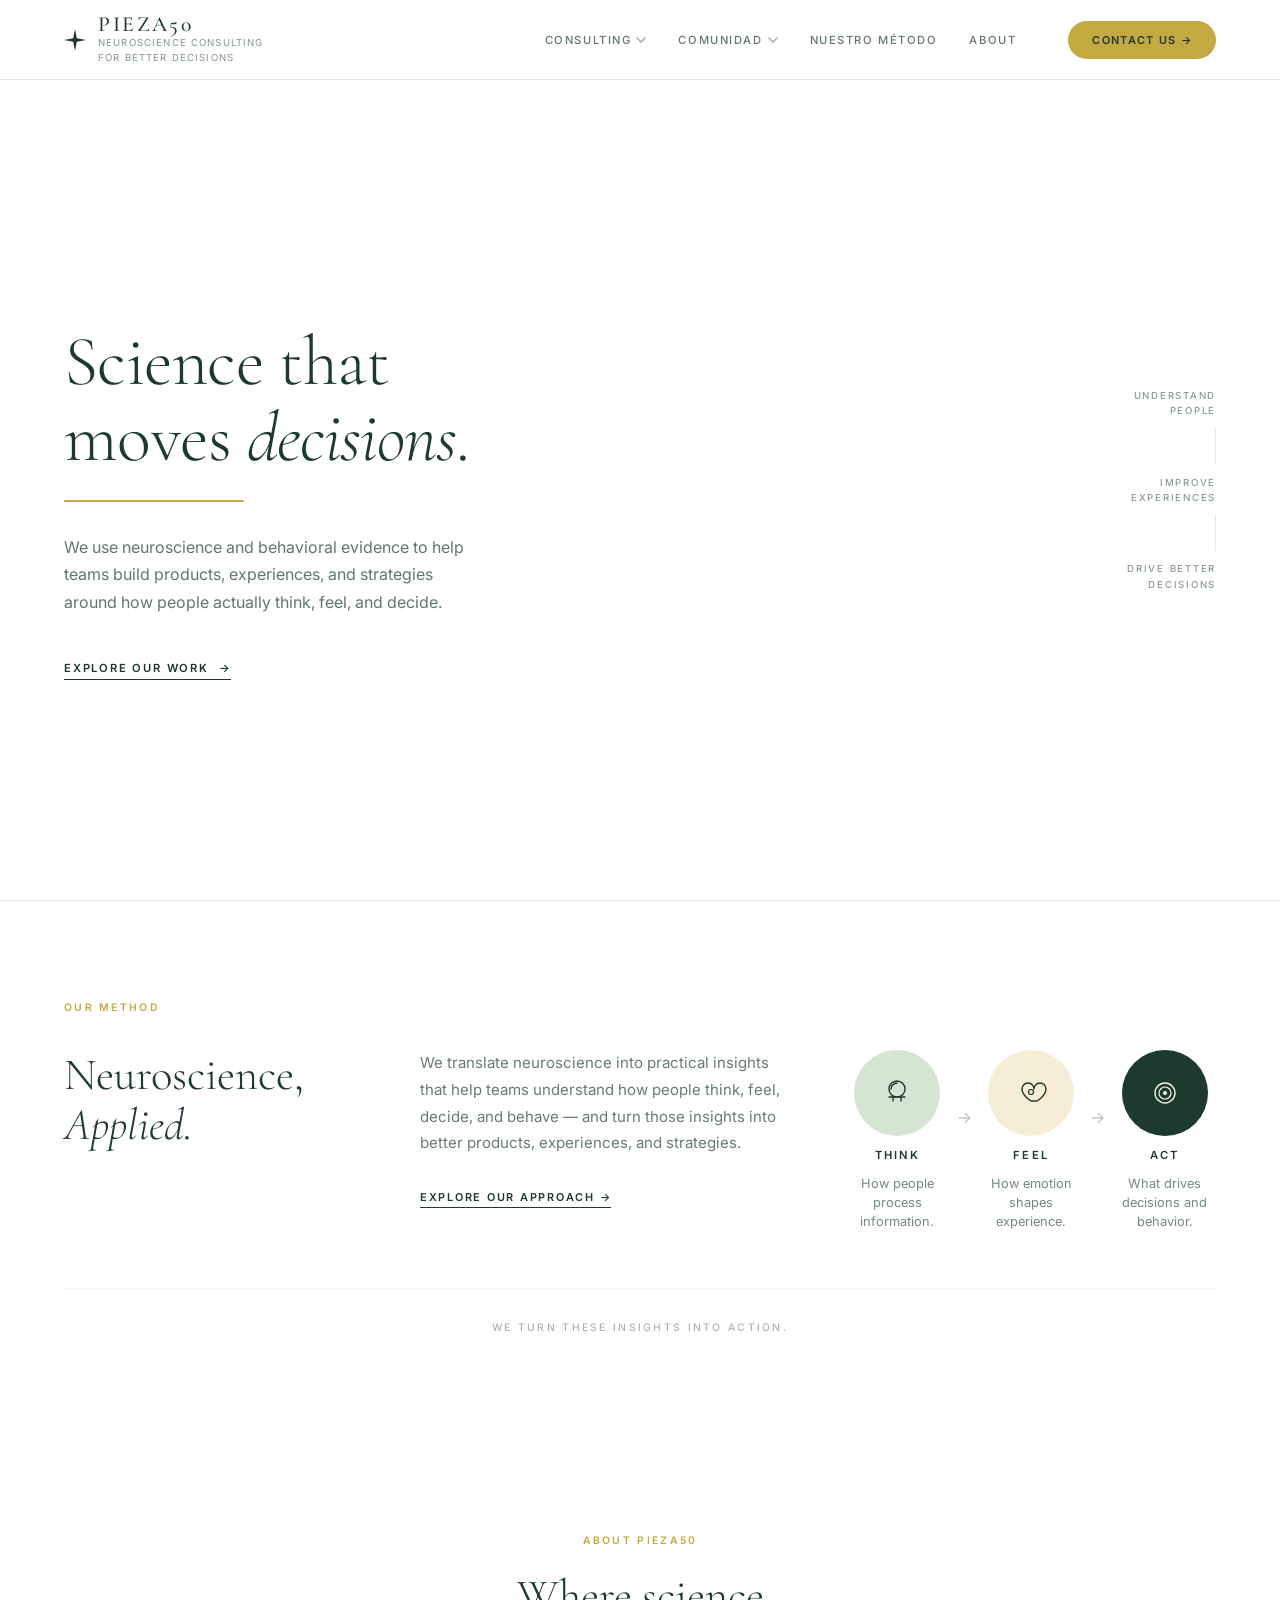
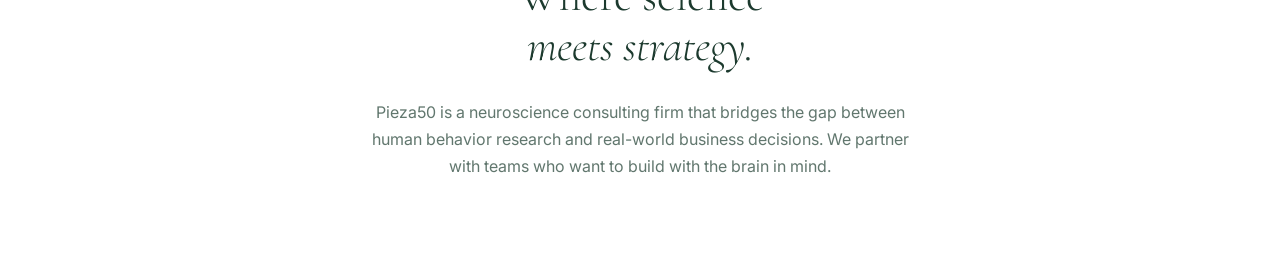
==== pieza50.html @ 65a68347 "Add self-contained single-file build (pieza50.html) Inlines all CSS and JS into one HTML file so the" ====
<!DOCTYPE html>
<html lang="es">
<head>
  <meta charset="UTF-8" />
  <meta name="viewport" content="width=device-width, initial-scale=1.0" />
  <title>Pieza50 | Neuroscience Consulting for Better Decisions</title>
  <meta name="description" content="We use neuroscience and behavioral evidence to help teams build products, experiences, and strategies around how people actually think, feel, and decide." />
  <link rel="preconnect" href="https://fonts.googleapis.com" />
  <link rel="preconnect" href="https://fonts.gstatic.com" crossorigin />
  <link href="https://fonts.googleapis.com/css2?family=Cormorant+Garamond:ital,wght@0,300;0,400;0,500;1,300;1,400;1,500&family=Inter:wght@300;400;500;600&display=swap" rel="stylesheet" />
  <style>
/* ============================================================
   PIEZA50 — Landing Page Styles
   ============================================================ */

/* ---------- Variables ---------- */
:root {
  --dark:     #1C3A2E;
  --dark2:    #2D4A3E;
  --gold:     #C4A840;
  --gold-lt:  #E8D89A;
  --sage:     #8FAF8C;
  --sage-lt:  #D4E6D2;
  --cream:    #F5F0E8;
  --white:    #FFFFFF;
  --muted:    rgba(28, 58, 46, 0.55);
  --border:   rgba(28, 58, 46, 0.12);

  --font-serif: 'Cormorant Garamond', Georgia, serif;
  --font-sans:  'Inter', system-ui, sans-serif;

  --nav-h: 80px;
  --max-w: 1380px;
  --px:    clamp(24px, 5vw, 64px);
}

/* ---------- Reset ---------- */
*, *::before, *::after { box-sizing: border-box; margin: 0; padding: 0; }
html { scroll-behavior: smooth; font-size: 16px; }
body {
  font-family: var(--font-sans);
  background: var(--white);
  color: var(--dark2);
  overflow-x: hidden;
  -webkit-font-smoothing: antialiased;
}
a { text-decoration: none; color: inherit; }
button { background: none; border: none; cursor: pointer; font: inherit; color: inherit; }
ul { list-style: none; }
img, svg { display: block; }

/* ============================================================
   NAVIGATION
   ============================================================ */
.nav {
  position: fixed;
  top: 0; left: 0; right: 0;
  z-index: 100;
  height: var(--nav-h);
  background: var(--white);
  border-bottom: 1px solid var(--border);
  transition: box-shadow 0.3s ease;
}
.nav.scrolled { box-shadow: 0 2px 24px rgba(28,58,46,0.07); }

.nav-inner {
  max-width: var(--max-w);
  margin: 0 auto;
  padding: 0 var(--px);
  height: 100%;
  display: flex;
  align-items: center;
  gap: 40px;
}

/* Logo */
.nav-logo {
  display: flex;
  align-items: center;
  gap: 12px;
  flex-shrink: 0;
}
.nav-sparkle { flex-shrink: 0; }
.nav-brand-text { display: flex; flex-direction: column; gap: 1px; }
.nav-brand-name {
  font-family: var(--font-serif);
  font-size: 1.35rem;
  font-weight: 500;
  letter-spacing: 0.12em;
  color: var(--dark);
  line-height: 1;
}
.nav-brand-sub {
  font-size: 0.6rem;
  letter-spacing: 0.12em;
  text-transform: uppercase;
  color: var(--muted);
  line-height: 1.5;
}

/* Nav items */
.nav-items {
  display: flex;
  align-items: center;
  gap: 8px;
  margin-left: auto;
}

.nav-item { position: relative; }

.nav-link {
  display: flex;
  align-items: center;
  gap: 5px;
  padding: 8px 12px;
  font-size: 0.7rem;
  font-weight: 500;
  letter-spacing: 0.14em;
  text-transform: uppercase;
  color: var(--dark2);
  opacity: 0.75;
  transition: opacity 0.2s ease, color 0.2s ease;
  white-space: nowrap;
}
.nav-link:hover { opacity: 1; }

.chevron {
  transition: transform 0.2s ease;
  flex-shrink: 0;
  opacity: 0.6;
}
.has-dropdown:hover .chevron,
.has-dropdown.open .chevron { transform: rotate(180deg); opacity: 1; }

/* Dropdown */
.dropdown {
  position: absolute;
  top: calc(100% + 8px);
  left: 0;
  background: var(--white);
  border: 1px solid var(--border);
  border-radius: 6px;
  box-shadow: 0 8px 32px rgba(28,58,46,0.10);
  min-width: 210px;
  padding: 8px 0;
  opacity: 0;
  pointer-events: none;
  transform: translateY(-6px);
  transition: opacity 0.2s ease, transform 0.2s ease;
  z-index: 200;
}
.has-dropdown:hover .dropdown,
.has-dropdown.open .dropdown {
  opacity: 1;
  pointer-events: all;
  transform: translateY(0);
}

.dropdown-item {
  display: block;
  padding: 10px 20px;
  font-size: 0.72rem;
  letter-spacing: 0.06em;
  color: var(--dark2);
  opacity: 0.7;
  transition: opacity 0.15s, background 0.15s;
}
.dropdown-item:hover { opacity: 1; background: rgba(28,58,46,0.04); }

/* CTA button */
.nav-cta {
  flex-shrink: 0;
  background: var(--gold);
  color: var(--dark);
  padding: 12px 24px;
  border-radius: 100px;
  font-size: 0.68rem;
  font-weight: 600;
  letter-spacing: 0.12em;
  text-transform: uppercase;
  transition: background 0.2s ease, transform 0.2s ease;
  white-space: nowrap;
}
.nav-cta:hover { background: #D4B850; transform: translateY(-1px); }

/* Mobile burger (hidden on desktop) */
.nav-burger {
  display: none;
  flex-direction: column;
  gap: 5px;
  padding: 6px;
  margin-left: auto;
}
.nav-burger span {
  display: block;
  width: 22px;
  height: 2px;
  background: var(--dark);
  border-radius: 2px;
  transition: transform 0.3s ease, opacity 0.3s ease;
}

/* ============================================================
   HERO SECTION
   ============================================================ */
.hero {
  min-height: 100vh;
  padding-top: var(--nav-h);
  display: grid;
  grid-template-columns: 1fr 1fr 140px;
  gap: 0;
  max-width: var(--max-w);
  margin: 0 auto;
  padding-left: var(--px);
  padding-right: var(--px);
  align-items: center;
  position: relative;
}

/* Hero text (left column) */
.hero-text {
  padding-right: 40px;
  padding-top: 24px;
}

.hero-title {
  font-family: var(--font-serif);
  font-size: clamp(2.8rem, 5.5vw, 4.5rem);
  font-weight: 300;
  line-height: 1.08;
  color: var(--dark);
  letter-spacing: -0.01em;
  margin-bottom: 24px;
}

/* Word cycling */
.word-wrap {
  position: relative;
  display: inline-block;
}
.cycling-word {
  font-style: italic;
  display: inline-block;
  transition: opacity 0.35s ease, transform 0.35s ease;
}
.cycling-word.exit {
  opacity: 0;
  transform: translateY(-14px);
}
.cycling-word.enter {
  opacity: 0;
  transform: translateY(14px);
}
.title-period { font-family: var(--font-serif); font-weight: 300; }

/* Gold underline below title */
.title-underline {
  width: 180px;
  height: 2px;
  background: var(--gold);
  margin-bottom: 32px;
  border-radius: 1px;
}

.hero-body {
  font-size: 1rem;
  line-height: 1.7;
  color: var(--dark2);
  opacity: 0.75;
  max-width: 400px;
  margin-bottom: 40px;
}

.hero-cta-link {
  display: inline-flex;
  align-items: center;
  gap: 10px;
  font-size: 0.7rem;
  font-weight: 600;
  letter-spacing: 0.16em;
  text-transform: uppercase;
  color: var(--dark);
  border-bottom: 1.5px solid var(--dark);
  padding-bottom: 4px;
  transition: color 0.2s, border-color 0.2s;
}
.hero-cta-link:hover { color: var(--gold); border-color: var(--gold); }

/* Brain canvas container (center column) */
.brain-container {
  width: 100%;
  height: min(620px, 80vh);
  position: relative;
}
#brain-canvas {
  width: 100% !important;
  height: 100% !important;
  display: block;
}

/* Hero sidebar (right column) */
.hero-sidebar {
  display: flex;
  flex-direction: column;
  align-items: flex-end;
  gap: 0;
  padding-left: 16px;
  text-align: right;
}
.sidebar-item {
  font-size: 0.6rem;
  font-weight: 500;
  letter-spacing: 0.18em;
  text-transform: uppercase;
  color: var(--dark2);
  opacity: 0.55;
  line-height: 1.6;
  padding: 10px 0;
}
.sidebar-divider {
  width: 1px;
  height: 36px;
  background: var(--border);
  margin-left: auto;
}

/* ============================================================
   OUR METHOD
   ============================================================ */
.method {
  background: var(--white);
  border-top: 1px solid var(--border);
  padding: 100px var(--px);
}
.method-inner { max-width: var(--max-w); margin: 0 auto; }

.method-label {
  font-size: 0.65rem;
  font-weight: 600;
  letter-spacing: 0.22em;
  text-transform: uppercase;
  color: var(--gold);
  margin-bottom: 36px;
}

/* 3-column layout matching the reference */
.method-three-col {
  display: grid;
  grid-template-columns: 300px 1fr 1fr;
  gap: 56px;
  align-items: start;
  margin-bottom: 56px;
}

.method-title {
  font-family: var(--font-serif);
  font-size: clamp(2.2rem, 3.5vw, 3.2rem);
  font-weight: 300;
  line-height: 1.12;
  color: var(--dark);
}
.method-title em { font-style: italic; font-weight: 300; }

.method-col-desc p {
  font-size: 0.94rem;
  line-height: 1.78;
  color: var(--dark2);
  opacity: 0.72;
  margin-bottom: 28px;
}

.explore-link {
  font-size: 0.68rem;
  font-weight: 600;
  letter-spacing: 0.16em;
  text-transform: uppercase;
  color: var(--dark);
  border-bottom: 1.5px solid var(--dark);
  padding-bottom: 3px;
  transition: color 0.2s, border-color 0.2s;
}
.explore-link:hover { color: var(--gold); border-color: var(--gold); }

/* Steps row inside col 3 */
.method-steps-row {
  display: flex;
  align-items: flex-start;
  gap: 8px;
  flex-wrap: nowrap;
}

.method-step {
  display: flex;
  flex-direction: column;
  align-items: center;
  gap: 12px;
  text-align: center;
  flex: 1;
  min-width: 80px;
}

.step-circle {
  width: 86px;
  height: 86px;
  border-radius: 50%;
  display: flex;
  align-items: center;
  justify-content: center;
  flex-shrink: 0;
}
.step-sage   { background: var(--sage-lt); }
.step-yellow { background: #F5EDD5; }
.step-dark   { background: var(--dark); }

.step-label {
  font-size: 0.7rem;
  font-weight: 600;
  letter-spacing: 0.18em;
  text-transform: uppercase;
  color: var(--dark);
}
.step-desc {
  font-size: 0.8rem;
  line-height: 1.5;
  color: var(--dark2);
  opacity: 0.65;
}

.step-arrow {
  font-size: 1rem;
  color: var(--dark2);
  opacity: 0.35;
  flex-shrink: 0;
  align-self: center;
  padding-bottom: 48px;
}

.method-footer-text {
  text-align: center;
  font-size: 0.65rem;
  font-weight: 500;
  letter-spacing: 0.22em;
  text-transform: uppercase;
  color: var(--dark2);
  opacity: 0.4;
  border-top: 1px solid var(--border);
  padding-top: 32px;
}

/* ============================================================
   ABOUT STUB
   ============================================================ */
.about-stub {
  background: var(--white);
  padding: 100px var(--px);
  text-align: center;
}
.about-stub-inner { max-width: 700px; margin: 0 auto; }
.about-stub .method-label { margin-bottom: 24px; }
.about-stub .method-title { white-space: normal; margin-bottom: 28px; }

/* ============================================================
   RESPONSIVE
   ============================================================ */
@media (max-width: 1100px) {
  .hero { grid-template-columns: 1fr 1fr; }
  .hero-sidebar { display: none; }
  .brain-container { height: min(520px, 70vw); }
}

@media (max-width: 768px) {
  :root { --px: 20px; }

  /* Nav mobile */
  .nav-items { display: none; flex-direction: column; align-items: stretch; }
  .nav-items.open { display: flex; position: absolute; top: var(--nav-h); left: 0; right: 0; background: var(--white); border-bottom: 1px solid var(--border); padding: 12px 0; z-index: 200; }
  .nav-cta { display: none; }
  .nav-burger { display: flex; }
  .nav-inner { gap: 0; }

  /* Hero mobile: stack vertically */
  .hero {
    grid-template-columns: 1fr;
    grid-template-rows: auto auto;
    min-height: auto;
    padding-top: calc(var(--nav-h) + 40px);
    padding-bottom: 40px;
    gap: 32px;
  }
  .hero-text { padding-right: 0; }
  .hero-title { font-size: 2.4rem; }
  .brain-container { height: 60vw; min-height: 280px; }

  /* Method */
  .method-three-col { grid-template-columns: 1fr; gap: 32px; }
  .method-steps-row { flex-wrap: wrap; justify-content: center; }
  .step-arrow { transform: rotate(90deg); padding-bottom: 0; padding-right: 48px; }
}

</style>

</head>
<body>

  <!-- ====== NAVIGATION ====== -->
  <nav class="nav" id="nav">
    <div class="nav-inner">

      <!-- Logo -->
      <a href="/" class="nav-logo">
        <svg class="nav-sparkle" width="22" height="22" viewBox="0 0 22 22" fill="none" aria-hidden="true">
          <path d="M11 0L12.8 9.2L22 11L12.8 12.8L11 22L9.2 12.8L0 11L9.2 9.2L11 0Z" fill="#1C3A2E"/>
        </svg>
        <div class="nav-brand-text">
          <span class="nav-brand-name">PIEZA50</span>
          <span class="nav-brand-sub">Neuroscience Consulting<br>For Better Decisions</span>
        </div>
      </a>

      <!-- Nav Items -->
      <ul class="nav-items" id="nav-items">

        <li class="nav-item has-dropdown" id="dd-consulting">
          <button class="nav-link" aria-expanded="false">
            Consulting
            <svg class="chevron" width="10" height="6" viewBox="0 0 10 6"><path d="M1 1L5 5L9 1" stroke="currentColor" stroke-width="1.5" stroke-linecap="round" fill="none"/></svg>
          </button>
          <div class="dropdown" role="menu">
            <a href="#" class="dropdown-item" role="menuitem">Product Design</a>
            <a href="#" class="dropdown-item" role="menuitem">Estrategia e Innovación</a>
            <a href="#" class="dropdown-item" role="menuitem">Marketing &amp; Growth</a>
            <a href="#" class="dropdown-item" role="menuitem">Compromiso Laboral</a>
          </div>
        </li>

        <li class="nav-item has-dropdown" id="dd-comunidad">
          <button class="nav-link" aria-expanded="false">
            Comunidad
            <svg class="chevron" width="10" height="6" viewBox="0 0 10 6"><path d="M1 1L5 5L9 1" stroke="currentColor" stroke-width="1.5" stroke-linecap="round" fill="none"/></svg>
          </button>
          <div class="dropdown" role="menu">
            <a href="#" class="dropdown-item" role="menuitem">Recursos</a>
            <a href="#" class="dropdown-item" role="menuitem">Únete</a>
            <a href="#" class="dropdown-item" role="menuitem">Newsletter</a>
          </div>
        </li>

        <li class="nav-item">
          <a href="#method" class="nav-link">Nuestro Método</a>
        </li>

        <li class="nav-item">
          <a href="#about" class="nav-link">About</a>
        </li>

      </ul>

      <!-- CTA -->
      <a href="#contact" class="nav-cta">
        CONTACT US <span aria-hidden="true">→</span>
      </a>

      <!-- Mobile Burger -->
      <button class="nav-burger" id="nav-burger" aria-label="Toggle menu">
        <span></span><span></span><span></span>
      </button>

    </div>
  </nav>


  <!-- ====== HERO ====== -->
  <section class="hero" id="hero">

    <!-- Left: text -->
    <div class="hero-text">
      <h1 class="hero-title">
        Science that<br>
        moves
        <span class="word-wrap">
          <span class="cycling-word" id="cyclingWord">people</span>
        </span><span class="title-period">.</span>
      </h1>
      <div class="title-underline" aria-hidden="true"></div>
      <p class="hero-body">
        We use neuroscience and behavioral evidence to help teams build products,
        experiences, and strategies around how people actually think, feel, and decide.
      </p>
      <a href="#work" class="hero-cta-link">
        EXPLORE OUR WORK <span aria-hidden="true">→</span>
      </a>
    </div>

    <!-- Center: 3‑D Brain -->
    <div class="brain-container" id="brainContainer">
      <canvas id="brain-canvas"></canvas>
    </div>

    <!-- Right: sidebar labels -->
    <aside class="hero-sidebar" aria-label="Key outcomes">
      <div class="sidebar-item">UNDERSTAND<br>PEOPLE</div>
      <div class="sidebar-divider" aria-hidden="true"></div>
      <div class="sidebar-item">IMPROVE<br>EXPERIENCES</div>
      <div class="sidebar-divider" aria-hidden="true"></div>
      <div class="sidebar-item">DRIVE BETTER<br>DECISIONS</div>
    </aside>

  </section>


  <!-- ====== OUR METHOD ====== -->
  <section class="method" id="method">
    <div class="method-inner">

      <p class="method-label">OUR METHOD</p>

      <div class="method-three-col">

        <!-- Col 1: Title -->
        <div class="method-col-title">
          <h2 class="method-title">Neuroscience,<br><em>Applied.</em></h2>
        </div>

        <!-- Col 2: Description -->
        <div class="method-col-desc">
          <p>We translate neuroscience into practical insights that help teams understand how people think, feel, decide, and behave — and turn those insights into better products, experiences, and strategies.</p>
          <a href="#" class="explore-link">EXPLORE OUR APPROACH <span aria-hidden="true">→</span></a>
        </div>

        <!-- Col 3: Steps -->
        <div class="method-col-steps">
          <div class="method-steps-row">

            <div class="method-step">
              <div class="step-circle step-sage">
                <svg width="36" height="36" viewBox="0 0 36 36" fill="none" aria-hidden="true">
                  <circle cx="18" cy="14" r="8" stroke="#1C3A2E" stroke-width="1.4"/>
                  <path d="M12 14c0-3.3 2.7-6 6-6" stroke="#1C3A2E" stroke-width="1.4" stroke-linecap="round"/>
                  <path d="M14 22v4M22 22v4" stroke="#1C3A2E" stroke-width="1.4" stroke-linecap="round"/>
                  <path d="M10 22h16" stroke="#1C3A2E" stroke-width="1.4" stroke-linecap="round"/>
                </svg>
              </div>
              <span class="step-label">THINK</span>
              <span class="step-desc">How people process information.</span>
            </div>

            <div class="step-arrow" aria-hidden="true">→</div>

            <div class="method-step">
              <div class="step-circle step-yellow">
                <svg width="36" height="36" viewBox="0 0 36 36" fill="none" aria-hidden="true">
                  <path d="M18 26s-9-5.5-9-12a6 6 0 0112 0 6 6 0 0112 0c0 6.5-9 12-9 12z" stroke="#1C3A2E" stroke-width="1.4" stroke-linejoin="round"/>
                  <circle cx="18" cy="17" r="2.5" stroke="#1C3A2E" stroke-width="1.2"/>
                </svg>
              </div>
              <span class="step-label">FEEL</span>
              <span class="step-desc">How emotion shapes experience.</span>
            </div>

            <div class="step-arrow" aria-hidden="true">→</div>

            <div class="method-step">
              <div class="step-circle step-dark">
                <svg width="36" height="36" viewBox="0 0 36 36" fill="none" aria-hidden="true">
                  <circle cx="18" cy="18" r="10" stroke="#F5F0E8" stroke-width="1.4"/>
                  <circle cx="18" cy="18" r="6"  stroke="#F5F0E8" stroke-width="1.2"/>
                  <circle cx="18" cy="18" r="2"  fill="#F5F0E8"/>
                </svg>
              </div>
              <span class="step-label">ACT</span>
              <span class="step-desc">What drives decisions and behavior.</span>
            </div>

          </div>
        </div>

      </div>

      <p class="method-footer-text">WE TURN THESE INSIGHTS INTO ACTION.</p>

    </div>
  </section>


  <!-- ====== ABOUT (stub) ====== -->
  <section class="about-stub" id="about">
    <div class="about-stub-inner">
      <p class="method-label">ABOUT PIEZA50</p>
      <h2 class="method-title">Where science<br><em>meets strategy.</em></h2>
      <p class="hero-body" style="max-width:540px;margin:0 auto;">
        Pieza50 is a neuroscience consulting firm that bridges the gap between
        human behavior research and real-world business decisions. We partner with
        teams who want to build with the brain in mind.
      </p>
    </div>
  </section>


  <!-- Scripts -->
<script>
/**
 * Pieza50 — main.js
 * Handles: nav scrolled state, dropdown menus, mobile burger, word cycler
 */

(function () {
  'use strict';

  // ── Nav: add shadow on scroll ─────────────────────────────────────────
  const nav = document.getElementById('nav');
  window.addEventListener('scroll', function () {
    nav.classList.toggle('scrolled', window.scrollY > 20);
  }, { passive: true });

  // ── Dropdown menus (hover + keyboard) ─────────────────────────────────
  document.querySelectorAll('.has-dropdown').forEach(function (item) {
    const btn = item.querySelector('.nav-link');

    // Toggle on click (for keyboard / touch users)
    btn && btn.addEventListener('click', function (e) {
      e.stopPropagation();
      const isOpen = item.classList.toggle('open');
      btn.setAttribute('aria-expanded', isOpen ? 'true' : 'false');
      // Close siblings
      document.querySelectorAll('.has-dropdown.open').forEach(function (other) {
        if (other !== item) {
          other.classList.remove('open');
          const ob = other.querySelector('.nav-link');
          ob && ob.setAttribute('aria-expanded', 'false');
        }
      });
    });
  });

  // Close dropdowns when clicking outside
  document.addEventListener('click', function () {
    document.querySelectorAll('.has-dropdown.open').forEach(function (item) {
      item.classList.remove('open');
      const btn = item.querySelector('.nav-link');
      btn && btn.setAttribute('aria-expanded', 'false');
    });
  });

  // ── Mobile burger ──────────────────────────────────────────────────────
  const burger   = document.getElementById('nav-burger');
  const navItems = document.getElementById('nav-items');

  burger && burger.addEventListener('click', function () {
    const isOpen = navItems.classList.toggle('open');
    burger.setAttribute('aria-expanded', isOpen ? 'true' : 'false');
    // Animate burger spans
    const spans = burger.querySelectorAll('span');
    if (isOpen) {
      spans[0].style.transform = 'translateY(7px) rotate(45deg)';
      spans[1].style.opacity   = '0';
      spans[2].style.transform = 'translateY(-7px) rotate(-45deg)';
    } else {
      spans[0].style.transform = '';
      spans[1].style.opacity   = '';
      spans[2].style.transform = '';
    }
  });

  // ── Word cycler ────────────────────────────────────────────────────────
  const cyclingEl = document.getElementById('cyclingWord');
  if (cyclingEl) {
    const words    = ['people', 'decisions', 'business', 'products'];
    let   index    = 0;
    const INTERVAL = 2600;   // ms between transitions
    const FADE_MS  = 380;    // ms for each fade leg

    function nextWord() {
      // Exit animation
      cyclingEl.classList.add('exit');

      setTimeout(function () {
        index = (index + 1) % words.length;
        cyclingEl.textContent = words[index];
        cyclingEl.classList.remove('exit');
        cyclingEl.classList.add('enter');

        // Force reflow so the enter class triggers
        void cyclingEl.offsetWidth;
        cyclingEl.classList.remove('enter');
      }, FADE_MS);
    }

    setInterval(nextWord, INTERVAL);
  }

})();

</script>
<script>
/**
 * Pieza50 — brain.js
 * Pure Canvas 2D custom 3-D brain renderer (zero dependencies).
 * Scroll drives Y rotation; idle adds a gentle drift.
 */
(function () {
  'use strict';

  const canvas    = document.getElementById('brain-canvas');
  const container = document.getElementById('brainContainer');
  if (!canvas || !container) return;

  const ctx = canvas.getContext('2d');

  // ── Config ────────────────────────────────────────────────────────────
  const LAT         = 22;   // latitude strips
  const LON         = 36;   // longitude strips
  const NODE_TARGET = 130;  // neural nodes
  const MAX_CONN    = 115;  // neural connections
  const CONN_DIST   = 0.56; // max distance (normalised) for connections
  const FOV         = 4.8;  // perspective field of view

  // ── Colours ───────────────────────────────────────────────────────────
  const C_WIRE   = 'rgba(45,74,62,';     // dark green (closed with opacity)
  const C_GOLD   = '#C4A840';
  const C_GREEN  = '#2D4A3E';
  const C_SAGE   = '#8FAF8C';
  const C_YELLOW = '#D4A843';

  // ── Brain surface radius (multi-octave folds + hemisphere groove) ─────
  function brainR(phi, theta) {
    const xn = Math.sin(phi) * Math.cos(theta);
    const yn = Math.cos(phi);
    const zn = Math.sin(phi) * Math.sin(theta);
    const f1 = Math.sin(xn * 2.6  + yn * 1.5) * Math.cos(zn * 1.9) * 0.17;
    const f2 = Math.cos(yn * 4.1  + zn * 2.3) * Math.sin(xn * 2.6) * 0.12;
    const f3 = Math.sin(zn * 5.6  + xn * 3.3) * Math.cos(yn * 3.1) * 0.08;
    const f4 = Math.cos(xn * 7.6  + yn * 4.9) * Math.sin(zn * 6.6) * 0.05;
    const f5 = Math.sin(yn * 9.6  + zn * 7.3) * 0.026;
    const groove = Math.exp(-Math.pow(Math.cos(theta), 2) * 8) * 0.20;
    return 1 + f1 + f2 + f3 + f4 + f5 - groove;
  }

  // ── Geometry: sphere grid → vertices + edges ──────────────────────────
  function buildGeometry() {
    const verts = [];  // {ox,oy,oz, px,py,depth}
    const edges = [];  // [i,j] pairs
    const grid  = [];  // 2-D index table [lat][lon]

    for (let la = 0; la <= LAT; la++) {
      const phi = (la / LAT) * Math.PI;
      const row = [];

      for (let lo = 0; lo < LON; lo++) {
        const theta = (lo / LON) * Math.PI * 2;
        const r     = brainR(phi, theta);
        const idx   = verts.length;
        verts.push({
          ox: r * Math.sin(phi) * Math.cos(theta) * 1.22,
          oy: r * Math.cos(phi) * 0.88,
          oz: r * Math.sin(phi) * Math.sin(theta),
          px: 0, py: 0, depth: 0,
        });
        row.push(idx);
        if (lo > 0) edges.push([idx - 1, idx]);
      }
      // Close latitude ring
      if (row.length >= 2) edges.push([row[row.length - 1], row[0]]);

      grid.push(row);

      // Longitude (vertical) edges
      if (la > 0) {
        const prev = grid[la - 1];
        for (let j = 0; j < LON; j++) edges.push([prev[j], row[j]]);
      }
    }
    return { verts, edges };
  }

  // ── Sample neural nodes from brain surface ────────────────────────────
  function buildNodes(verts) {
    const step  = Math.max(1, Math.floor(verts.length / (NODE_TARGET * 1.4)));
    const nodes = [];
    let   idx   = 0;
    for (let i = 0; i < verts.length && nodes.length < NODE_TARGET; i += step) {
      const v = verts[i];
      // Skip vertices very near the poles (they cluster connections badly)
      const xzDist = Math.sqrt(v.ox * v.ox + v.oz * v.oz);
      if (xzDist < 0.55) continue;
      nodes.push({ ox: v.ox, oy: v.oy, oz: v.oz, px: 0, py: 0, depth: 0, isGold: (idx % 3 === 0) });
      idx++;
    }
    return nodes;
  }

  // ── Find neural connections (nearby node pairs, max 4 per node) ──────
  function buildConns(nodes) {
    const conns    = [];
    const perNode  = new Int32Array(nodes.length); // connection count per node
    const MAX_NODE = 4;
    outer:
    for (let i = 0; i < nodes.length; i++) {
      if (perNode[i] >= MAX_NODE) continue;
      for (let j = i + 1; j < nodes.length; j++) {
        if (conns.length >= MAX_CONN) break outer;
        if (perNode[j] >= MAX_NODE) continue;
        const dx = nodes[i].ox - nodes[j].ox;
        const dy = nodes[i].oy - nodes[j].oy;
        const dz = nodes[i].oz - nodes[j].oz;
        if (Math.sqrt(dx*dx + dy*dy + dz*dz) < CONN_DIST) {
          conns.push([i, j]);
          perNode[i]++;
          perNode[j]++;
        }
      }
    }
    return conns;
  }

  // ── Floating orbs ─────────────────────────────────────────────────────
  function buildOrbs() {
    return [
      { ox: 1.82, oy:  0.42, oz:  0.10, r: 0.14, color: C_SAGE,   px:0, py:0, depth:0 },
      { ox:-1.72, oy:  0.62, oz:  0.22, r: 0.18, color: C_SAGE,   px:0, py:0, depth:0 },
      { ox: 1.62, oy: -0.92, oz: -0.14, r: 0.09, color: C_YELLOW, px:0, py:0, depth:0 },
      { ox:-1.52, oy: -0.66, oz:  0.36, r: 0.12, color: C_SAGE,   px:0, py:0, depth:0 },
      { ox: 0.92, oy:  1.58, oz:  0.46, r: 0.07, color: C_SAGE,   px:0, py:0, depth:0 },
      { ox: 0.46, oy: -1.68, oz: -0.26, r: 0.06, color: C_YELLOW, px:0, py:0, depth:0 },
      { ox:-0.96, oy:  1.38, oz: -0.46, r: 0.05, color: C_SAGE,   px:0, py:0, depth:0 },
      { ox: 2.05, oy: -0.16, oz:  0.46, r: 0.06, color: C_YELLOW, px:0, py:0, depth:0 },
      { ox:-1.32, oy: -1.22, oz: -0.36, r: 0.08, color: C_SAGE,   px:0, py:0, depth:0 },
      { ox: 1.22, oy:  1.12, oz: -0.76, r: 0.05, color: C_SAGE,   px:0, py:0, depth:0 },
      { ox:-0.32, oy:  1.82, oz:  0.32, r: 0.04, color: C_YELLOW, px:0, py:0, depth:0 },
      { ox: 2.12, oy:  0.52, oz: -0.22, r: 0.08, color: C_SAGE,   px:0, py:0, depth:0 },
    ];
  }

  // ── Transform a point (rotate + project) ─────────────────────────────
  function xform(pt, sRX, cRX, sRY, cRY, sRZ, cRZ, cx, cy, scale) {
    let x = pt.ox, y = pt.oy, z = pt.oz;

    // Y-axis rotation
    let t = x * cRY + z * sRY;
    z = -x * sRY + z * cRY;
    x = t;

    // X-axis rotation
    t = y * cRX - z * sRX;
    z = y * sRX + z * cRX;
    y = t;

    // Z-axis rotation (gentle tilt)
    t = x * cRZ - y * sRZ;
    y = x * sRZ + y * cRZ;
    x = t;

    // Perspective projection (y-flip for screen space)
    const inv = FOV / (FOV + z + 0.001);
    pt.px    = cx + x * inv * scale;
    pt.py    = cy - y * inv * scale;
    pt.depth = z;
  }

  function transformAll(arr, sRX, cRX, sRY, cRY, sRZ, cRZ, cx, cy, scale) {
    for (let i = 0; i < arr.length; i++) {
      xform(arr[i], sRX, cRX, sRY, cRY, sRZ, cRZ, cx, cy, scale);
    }
  }

  // ── Render a frame ────────────────────────────────────────────────────
  // Orb render order (allocated once, reused each frame)
  let orbOrder;

  function render(W, H, verts, edges, nodes, conns, orbs) {
    ctx.clearRect(0, 0, W, H);

    // 1 ── Wireframe edges
    ctx.lineWidth = 0.55;
    for (let k = 0; k < edges.length; k++) {
      const a  = verts[edges[k][0]];
      const b  = verts[edges[k][1]];
      const dz = (a.depth + b.depth) * 0.5;
      const al = (0.11 + dz * 0.025).toFixed(3);
      ctx.strokeStyle = C_WIRE + Math.max(0.03, Math.min(0.20, +al)) + ')';
      ctx.beginPath();
      ctx.moveTo(a.px, a.py);
      ctx.lineTo(b.px, b.py);
      ctx.stroke();
    }

    // 2 ── Neural connections (gold)
    ctx.strokeStyle = 'rgba(196,168,64,0.28)';
    ctx.lineWidth   = 0.9;
    for (let k = 0; k < conns.length; k++) {
      const a = nodes[conns[k][0]];
      const b = nodes[conns[k][1]];
      ctx.beginPath();
      ctx.moveTo(a.px, a.py);
      ctx.lineTo(b.px, b.py);
      ctx.stroke();
    }

    // 3 ── Floating orbs (depth-sorted copy)
    for (let i = 0; i < orbs.length; i++) orbOrder[i] = i;
    orbOrder.sort((a, b) => orbs[a].depth - orbs[b].depth);
    const scale = Math.min(W, H) * 0.38;
    ctx.globalAlpha = 0.72;
    for (let k = 0; k < orbOrder.length; k++) {
      const orb = orbs[orbOrder[k]];
      const inv = FOV / (FOV + orb.depth + 0.001);
      const r   = Math.max(3, orb.r * scale * inv);
      ctx.fillStyle = orb.color;
      ctx.beginPath();
      ctx.arc(orb.px, orb.py, r, 0, Math.PI * 2);
      ctx.fill();
    }
    ctx.globalAlpha = 1;

    // 4 ── Neural nodes
    ctx.globalAlpha = 0.88;
    for (let i = 0; i < nodes.length; i++) {
      const nd  = nodes[i];
      const inv = FOV / (FOV + nd.depth + 2.5);
      const r   = Math.max(1.5, 3.8 * inv);
      ctx.fillStyle = nd.isGold ? C_GOLD : C_GREEN;
      ctx.beginPath();
      ctx.arc(nd.px, nd.py, r, 0, Math.PI * 2);
      ctx.fill();
    }
    ctx.globalAlpha = 1;
  }

  // ── Initialise & kick off the loop ────────────────────────────────────
  const { verts, edges } = buildGeometry();
  const nodes = buildNodes(verts);
  const conns = buildConns(nodes);
  const orbs  = buildOrbs();
  orbOrder    = orbs.map((_, i) => i);

  let W = 0, H = 0, dpr = 1;

  function resize() {
    dpr = Math.min(window.devicePixelRatio || 1, 2);
    W   = container.clientWidth;
    H   = container.clientHeight;
    canvas.width  = W * dpr;
    canvas.height = H * dpr;
    ctx.setTransform(dpr, 0, 0, dpr, 0, 0);
  }
  resize();
  const ro = new ResizeObserver(resize);
  ro.observe(container);

  let scrollProg = 0;
  window.addEventListener('scroll', function () {
    const maxS = Math.max(1, document.body.scrollHeight - window.innerHeight);
    scrollProg = window.scrollY / maxS;
  }, { passive: true });

  const t0 = performance.now();

  function frame(now) {
    requestAnimationFrame(frame);
    if (W === 0 || H === 0) return;

    const t  = (now - t0) * 0.001;
    // Start facing front-left (‑0.45 rad) with slight top-down tilt (+0.12)
    const ry = scrollProg * Math.PI * 4 + t * 0.09 - 0.45;
    const rx = Math.sin(t * 0.28) * 0.04 + 0.12;
    const rz = Math.cos(t * 0.18) * 0.018;

    const sRX = Math.sin(rx), cRX = Math.cos(rx);
    const sRY = Math.sin(ry), cRY = Math.cos(ry);
    const sRZ = Math.sin(rz), cRZ = Math.cos(rz);
    const cx    = W * 0.50;
    const cy    = H * 0.50;
    const scale = Math.min(W, H) * 0.38;

    transformAll(verts, sRX, cRX, sRY, cRY, sRZ, cRZ, cx, cy, scale);
    transformAll(nodes, sRX, cRX, sRY, cRY, sRZ, cRZ, cx, cy, scale);
    transformAll(orbs,  sRX, cRX, sRY, cRY, sRZ, cRZ, cx, cy, scale);

    render(W, H, verts, edges, nodes, conns, orbs);
  }

  requestAnimationFrame(frame);

})();

</script>

</body>
</html>
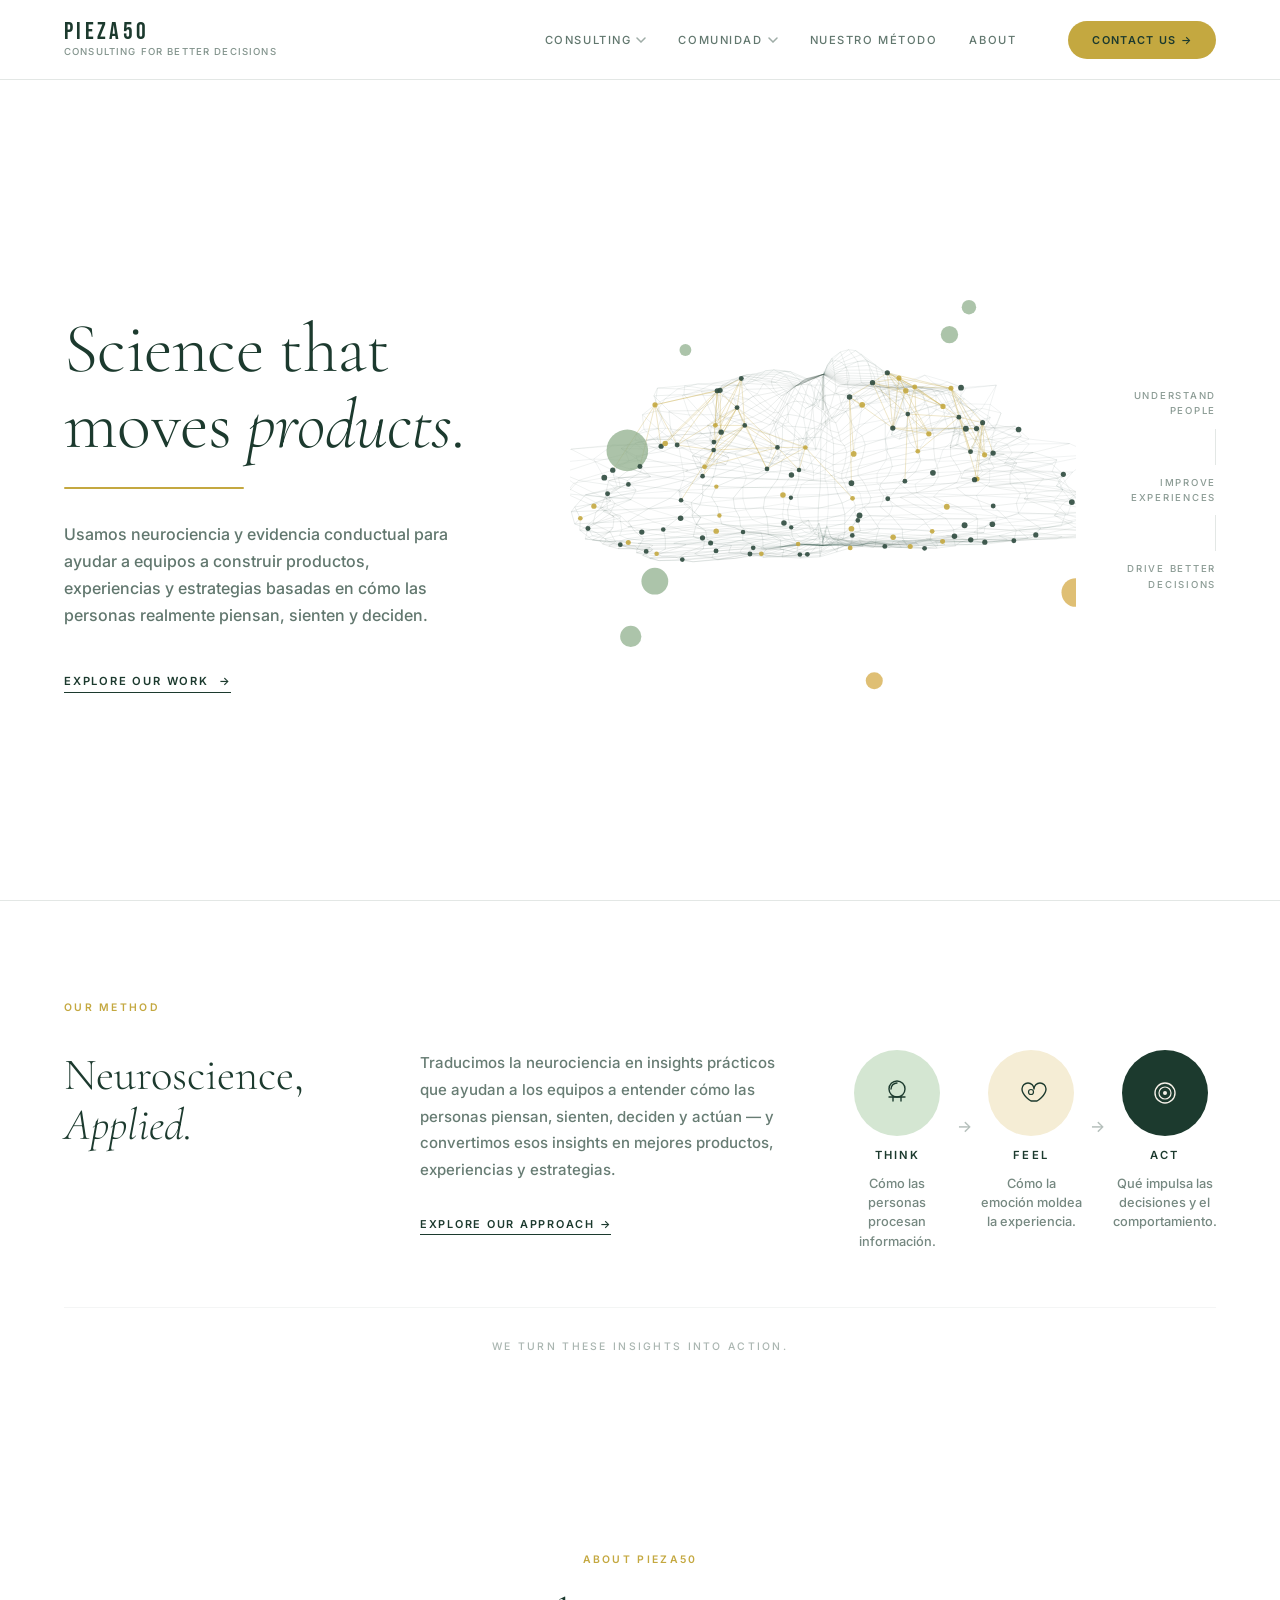
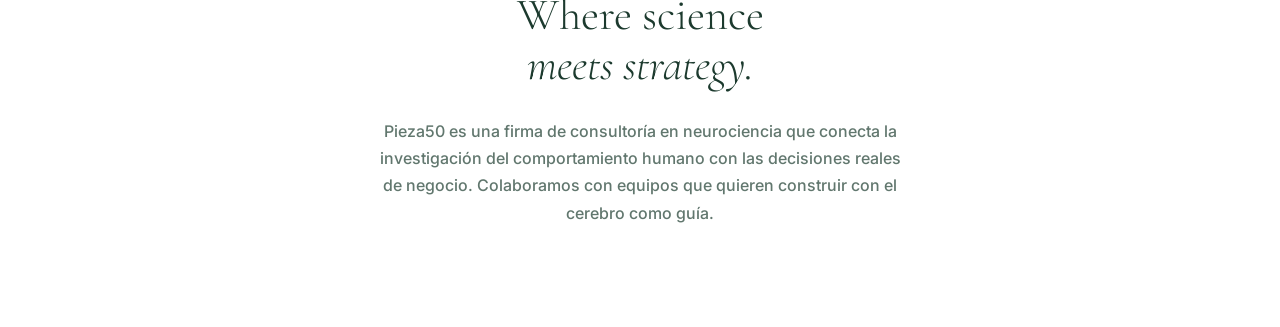
==== commit e3967223: "Integrate refined brain, Bebas Neue font, Spanish copy, remove star - brain.js: improved geometry (L" ====
--- a/pieza50.html
+++ b/pieza50.html
@@ -7,7 +7,7 @@
   <meta name="description" content="We use neuroscience and behavioral evidence to help teams build products, experiences, and strategies around how people actually think, feel, and decide." />
   <link rel="preconnect" href="https://fonts.googleapis.com" />
   <link rel="preconnect" href="https://fonts.gstatic.com" crossorigin />
-  <link href="https://fonts.googleapis.com/css2?family=Cormorant+Garamond:ital,wght@0,300;0,400;0,500;1,300;1,400;1,500&family=Inter:wght@300;400;500;600&display=swap" rel="stylesheet" />
+  <link href="https://fonts.googleapis.com/css2?family=Bebas+Neue&family=Cormorant+Garamond:ital,wght@0,300;0,400;0,500;1,300;1,400;1,500&family=Inter:wght@300;400;500;600&display=swap" rel="stylesheet" />
   <style>
 /* ============================================================
    PIEZA50 — Landing Page Styles
@@ -28,6 +28,7 @@
 
   --font-serif: 'Cormorant Garamond', Georgia, serif;
   --font-sans:  'Inter', system-ui, sans-serif;
+  --font-brand: 'Bebas Neue', sans-serif;
 
   --nav-h: 80px;
   --max-w: 1380px;
@@ -39,6 +40,7 @@
 html { scroll-behavior: smooth; font-size: 16px; }
 body {
   font-family: var(--font-sans);
+  font-weight: 500;
   background: var(--white);
   color: var(--dark2);
   overflow-x: hidden;
@@ -83,10 +85,10 @@
 .nav-sparkle { flex-shrink: 0; }
 .nav-brand-text { display: flex; flex-direction: column; gap: 1px; }
 .nav-brand-name {
-  font-family: var(--font-serif);
-  font-size: 1.35rem;
-  font-weight: 500;
-  letter-spacing: 0.12em;
+  font-family: 'Bebas Neue', sans-serif;
+  font-size: 1.5rem;
+  font-weight: 400;
+  letter-spacing: 0.14em;
   color: var(--dark);
   line-height: 1;
 }
@@ -497,7 +499,7 @@
   .step-arrow { transform: rotate(90deg); padding-bottom: 0; padding-right: 48px; }
 }
 
-</style>
+  </style>
 
 </head>
 <body>
@@ -508,12 +510,9 @@
 
       <!-- Logo -->
       <a href="/" class="nav-logo">
-        <svg class="nav-sparkle" width="22" height="22" viewBox="0 0 22 22" fill="none" aria-hidden="true">
-          <path d="M11 0L12.8 9.2L22 11L12.8 12.8L11 22L9.2 12.8L0 11L9.2 9.2L11 0Z" fill="#1C3A2E"/>
-        </svg>
         <div class="nav-brand-text">
           <span class="nav-brand-name">PIEZA50</span>
-          <span class="nav-brand-sub">Neuroscience Consulting<br>For Better Decisions</span>
+          <span class="nav-brand-sub">Consulting for Better Decisions</span>
         </div>
       </a>
 
@@ -583,8 +582,9 @@
       </h1>
       <div class="title-underline" aria-hidden="true"></div>
       <p class="hero-body">
-        We use neuroscience and behavioral evidence to help teams build products,
-        experiences, and strategies around how people actually think, feel, and decide.
+        Usamos neurociencia y evidencia conductual para ayudar a equipos a construir
+        productos, experiencias y estrategias basadas en cómo las personas realmente
+        piensan, sienten y deciden.
       </p>
       <a href="#work" class="hero-cta-link">
         EXPLORE OUR WORK <span aria-hidden="true">→</span>
@@ -623,7 +623,7 @@
 
         <!-- Col 2: Description -->
         <div class="method-col-desc">
-          <p>We translate neuroscience into practical insights that help teams understand how people think, feel, decide, and behave — and turn those insights into better products, experiences, and strategies.</p>
+          <p>Traducimos la neurociencia en insights prácticos que ayudan a los equipos a entender cómo las personas piensan, sienten, deciden y actúan — y convertimos esos insights en mejores productos, experiencias y estrategias.</p>
           <a href="#" class="explore-link">EXPLORE OUR APPROACH <span aria-hidden="true">→</span></a>
         </div>
 
@@ -641,7 +641,7 @@
                 </svg>
               </div>
               <span class="step-label">THINK</span>
-              <span class="step-desc">How people process information.</span>
+              <span class="step-desc">Cómo las personas procesan información.</span>
             </div>
 
             <div class="step-arrow" aria-hidden="true">→</div>
@@ -654,7 +654,7 @@
                 </svg>
               </div>
               <span class="step-label">FEEL</span>
-              <span class="step-desc">How emotion shapes experience.</span>
+              <span class="step-desc">Cómo la emoción moldea la experiencia.</span>
             </div>
 
             <div class="step-arrow" aria-hidden="true">→</div>
@@ -668,7 +668,7 @@
                 </svg>
               </div>
               <span class="step-label">ACT</span>
-              <span class="step-desc">What drives decisions and behavior.</span>
+              <span class="step-desc">Qué impulsa las decisiones y el comportamiento.</span>
             </div>
 
           </div>
@@ -688,16 +688,16 @@
       <p class="method-label">ABOUT PIEZA50</p>
       <h2 class="method-title">Where science<br><em>meets strategy.</em></h2>
       <p class="hero-body" style="max-width:540px;margin:0 auto;">
-        Pieza50 is a neuroscience consulting firm that bridges the gap between
-        human behavior research and real-world business decisions. We partner with
-        teams who want to build with the brain in mind.
+        Pieza50 es una firma de consultoría en neurociencia que conecta la investigación
+        del comportamiento humano con las decisiones reales de negocio. Colaboramos con
+        equipos que quieren construir con el cerebro como guía.
       </p>
     </div>
   </section>
 
 
   <!-- Scripts -->
-<script>
+  <script>
 /**
  * Pieza50 — main.js
  * Handles: nav scrolled state, dropdown menus, mobile burger, word cycler
@@ -790,8 +790,8 @@
 
 })();
 
-</script>
-<script>
+  </script>
+  <script>
 /**
  * Pieza50 — brain.js
  * Pure Canvas 2D custom 3-D brain renderer (zero dependencies).
@@ -807,39 +807,42 @@
   const ctx = canvas.getContext('2d');
 
   // ── Config ────────────────────────────────────────────────────────────
-  const LAT         = 22;   // latitude strips
-  const LON         = 36;   // longitude strips
-  const NODE_TARGET = 130;  // neural nodes
-  const MAX_CONN    = 115;  // neural connections
-  const CONN_DIST   = 0.56; // max distance (normalised) for connections
-  const FOV         = 4.8;  // perspective field of view
+  const LAT         = 30;   // latitude strips (denser = more realistic)
+  const LON         = 48;   // longitude strips
+  const NODE_TARGET = 110;  // neural nodes
+  const MAX_CONN    = 100;  // neural connections
+  const CONN_DIST   = 0.55; // max distance (normalised) for connections
+  const FOV         = 5.0;  // perspective field of view
 
   // ── Colours ───────────────────────────────────────────────────────────
-  const C_WIRE   = 'rgba(45,74,62,';     // dark green (closed with opacity)
+  const C_WIRE   = 'rgba(45,74,62,';
   const C_GOLD   = '#C4A840';
   const C_GREEN  = '#2D4A3E';
   const C_SAGE   = '#8FAF8C';
   const C_YELLOW = '#D4A843';
 
-  // ── Brain surface radius (multi-octave folds + hemisphere groove) ─────
+  // ── Brain surface radius (stronger folds + deep interhemispheric fissure)
   function brainR(phi, theta) {
     const xn = Math.sin(phi) * Math.cos(theta);
     const yn = Math.cos(phi);
     const zn = Math.sin(phi) * Math.sin(theta);
-    const f1 = Math.sin(xn * 2.6  + yn * 1.5) * Math.cos(zn * 1.9) * 0.17;
-    const f2 = Math.cos(yn * 4.1  + zn * 2.3) * Math.sin(xn * 2.6) * 0.12;
-    const f3 = Math.sin(zn * 5.6  + xn * 3.3) * Math.cos(yn * 3.1) * 0.08;
-    const f4 = Math.cos(xn * 7.6  + yn * 4.9) * Math.sin(zn * 6.6) * 0.05;
-    const f5 = Math.sin(yn * 9.6  + zn * 7.3) * 0.026;
-    const groove = Math.exp(-Math.pow(Math.cos(theta), 2) * 8) * 0.20;
-    return 1 + f1 + f2 + f3 + f4 + f5 - groove;
+
+    const f1 = Math.sin(xn * 3.5 + yn * 2.2) * Math.cos(zn * 2.6) * 0.28;
+    const f2 = Math.cos(yn * 6.0 + zn * 3.4) * Math.sin(xn * 3.8) * 0.19;
+    const f3 = Math.sin(zn * 8.5 + xn * 5.2) * Math.cos(yn * 4.8) * 0.13;
+    const f4 = Math.cos(xn * 12.5 + yn * 7.8) * Math.sin(zn * 11.5) * 0.08;
+    const f5 = Math.sin(yn * 17.0 + zn * 13.5) * 0.05;
+    const f6 = Math.cos(xn * 21.0 + zn * 17.0) * 0.03;
+
+    const fissure = Math.exp(-Math.pow(Math.cos(theta), 2) * 18) * 0.38;
+    return 1 + f1 + f2 + f3 + f4 + f5 + f6 - fissure;
   }
 
   // ── Geometry: sphere grid → vertices + edges ──────────────────────────
   function buildGeometry() {
-    const verts = [];  // {ox,oy,oz, px,py,depth}
-    const edges = [];  // [i,j] pairs
-    const grid  = [];  // 2-D index table [lat][lon]
+    const verts = [];
+    const edges = [];
+    const grid  = [];
 
     for (let la = 0; la <= LAT; la++) {
       const phi = (la / LAT) * Math.PI;
@@ -849,21 +852,23 @@
         const theta = (lo / LON) * Math.PI * 2;
         const r     = brainR(phi, theta);
         const idx   = verts.length;
-        verts.push({
-          ox: r * Math.sin(phi) * Math.cos(theta) * 1.22,
-          oy: r * Math.cos(phi) * 0.88,
-          oz: r * Math.sin(phi) * Math.sin(theta),
-          px: 0, py: 0, depth: 0,
-        });
+
+        let ox = r * Math.sin(phi) * Math.cos(theta) * 1.52;
+        let oy = r * Math.cos(phi) * 0.66;
+        const oz = r * Math.sin(phi) * Math.sin(theta) * 0.98;
+
+        // Flatten inferior surface
+        if (oy < -0.30) {
+          const t = Math.min(1, (-oy - 0.30) / 0.55);
+          oy = -0.30 - t * 0.14;
+        }
+
+        verts.push({ ox, oy, oz, px: 0, py: 0, depth: 0 });
         row.push(idx);
         if (lo > 0) edges.push([idx - 1, idx]);
       }
-      // Close latitude ring
       if (row.length >= 2) edges.push([row[row.length - 1], row[0]]);
-
       grid.push(row);
-
-      // Longitude (vertical) edges
       if (la > 0) {
         const prev = grid[la - 1];
         for (let j = 0; j < LON; j++) edges.push([prev[j], row[j]]);
@@ -879,19 +884,17 @@
     let   idx   = 0;
     for (let i = 0; i < verts.length && nodes.length < NODE_TARGET; i += step) {
       const v = verts[i];
-      // Skip vertices very near the poles (they cluster connections badly)
-      const xzDist = Math.sqrt(v.ox * v.ox + v.oz * v.oz);
-      if (xzDist < 0.55) continue;
+      if (Math.sqrt(v.ox * v.ox + v.oz * v.oz) < 0.5) continue;
       nodes.push({ ox: v.ox, oy: v.oy, oz: v.oz, px: 0, py: 0, depth: 0, isGold: (idx % 3 === 0) });
       idx++;
     }
     return nodes;
   }
 
-  // ── Find neural connections (nearby node pairs, max 4 per node) ──────
+  // ── Find neural connections ───────────────────────────────────────────
   function buildConns(nodes) {
     const conns    = [];
-    const perNode  = new Int32Array(nodes.length); // connection count per node
+    const perNode  = new Int32Array(nodes.length);
     const MAX_NODE = 4;
     outer:
     for (let i = 0; i < nodes.length; i++) {
@@ -912,21 +915,19 @@
     return conns;
   }
 
-  // ── Floating orbs ─────────────────────────────────────────────────────
+  // ── Floating orbs (tighter positions — no clipping) ───────────────────
   function buildOrbs() {
     return [
-      { ox: 1.82, oy:  0.42, oz:  0.10, r: 0.14, color: C_SAGE,   px:0, py:0, depth:0 },
-      { ox:-1.72, oy:  0.62, oz:  0.22, r: 0.18, color: C_SAGE,   px:0, py:0, depth:0 },
-      { ox: 1.62, oy: -0.92, oz: -0.14, r: 0.09, color: C_YELLOW, px:0, py:0, depth:0 },
-      { ox:-1.52, oy: -0.66, oz:  0.36, r: 0.12, color: C_SAGE,   px:0, py:0, depth:0 },
-      { ox: 0.92, oy:  1.58, oz:  0.46, r: 0.07, color: C_SAGE,   px:0, py:0, depth:0 },
-      { ox: 0.46, oy: -1.68, oz: -0.26, r: 0.06, color: C_YELLOW, px:0, py:0, depth:0 },
-      { ox:-0.96, oy:  1.38, oz: -0.46, r: 0.05, color: C_SAGE,   px:0, py:0, depth:0 },
-      { ox: 2.05, oy: -0.16, oz:  0.46, r: 0.06, color: C_YELLOW, px:0, py:0, depth:0 },
-      { ox:-1.32, oy: -1.22, oz: -0.36, r: 0.08, color: C_SAGE,   px:0, py:0, depth:0 },
-      { ox: 1.22, oy:  1.12, oz: -0.76, r: 0.05, color: C_SAGE,   px:0, py:0, depth:0 },
-      { ox:-0.32, oy:  1.82, oz:  0.32, r: 0.04, color: C_YELLOW, px:0, py:0, depth:0 },
-      { ox: 2.12, oy:  0.52, oz: -0.22, r: 0.08, color: C_SAGE,   px:0, py:0, depth:0 },
+      { ox: 1.78, oy:  0.30, oz:  0.08, r: 0.12, color: C_SAGE,   px:0, py:0, depth:0 },
+      { ox:-1.68, oy:  0.45, oz:  0.18, r: 0.16, color: C_SAGE,   px:0, py:0, depth:0 },
+      { ox: 1.55, oy: -0.70, oz: -0.10, r: 0.08, color: C_YELLOW, px:0, py:0, depth:0 },
+      { ox:-1.45, oy: -0.55, oz:  0.28, r: 0.10, color: C_SAGE,   px:0, py:0, depth:0 },
+      { ox: 0.80, oy:  1.10, oz:  0.35, r: 0.06, color: C_SAGE,   px:0, py:0, depth:0 },
+      { ox: 0.40, oy: -1.20, oz: -0.20, r: 0.05, color: C_YELLOW, px:0, py:0, depth:0 },
+      { ox:-0.85, oy:  0.95, oz: -0.38, r: 0.04, color: C_SAGE,   px:0, py:0, depth:0 },
+      { ox: 1.90, oy: -0.12, oz:  0.38, r: 0.05, color: C_YELLOW, px:0, py:0, depth:0 },
+      { ox:-1.25, oy: -0.95, oz: -0.28, r: 0.07, color: C_SAGE,   px:0, py:0, depth:0 },
+      { ox: 1.10, oy:  0.85, oz: -0.62, r: 0.04, color: C_SAGE,   px:0, py:0, depth:0 },
     ];
   }
 
@@ -934,22 +935,18 @@
   function xform(pt, sRX, cRX, sRY, cRY, sRZ, cRZ, cx, cy, scale) {
     let x = pt.ox, y = pt.oy, z = pt.oz;
 
-    // Y-axis rotation
     let t = x * cRY + z * sRY;
     z = -x * sRY + z * cRY;
     x = t;
 
-    // X-axis rotation
     t = y * cRX - z * sRX;
     z = y * sRX + z * cRX;
     y = t;
 
-    // Z-axis rotation (gentle tilt)
     t = x * cRZ - y * sRZ;
     y = x * sRZ + y * cRZ;
     x = t;
 
-    // Perspective projection (y-flip for screen space)
     const inv = FOV / (FOV + z + 0.001);
     pt.px    = cx + x * inv * scale;
     pt.py    = cy - y * inv * scale;
@@ -963,20 +960,19 @@
   }
 
   // ── Render a frame ────────────────────────────────────────────────────
-  // Orb render order (allocated once, reused each frame)
   let orbOrder;
 
   function render(W, H, verts, edges, nodes, conns, orbs) {
     ctx.clearRect(0, 0, W, H);
 
     // 1 ── Wireframe edges
-    ctx.lineWidth = 0.55;
+    ctx.lineWidth = 0.6;
     for (let k = 0; k < edges.length; k++) {
       const a  = verts[edges[k][0]];
       const b  = verts[edges[k][1]];
       const dz = (a.depth + b.depth) * 0.5;
-      const al = (0.11 + dz * 0.025).toFixed(3);
-      ctx.strokeStyle = C_WIRE + Math.max(0.03, Math.min(0.20, +al)) + ')';
+      const al = Math.max(0.04, Math.min(0.28, 0.14 + dz * 0.035));
+      ctx.strokeStyle = C_WIRE + al.toFixed(3) + ')';
       ctx.beginPath();
       ctx.moveTo(a.px, a.py);
       ctx.lineTo(b.px, b.py);
@@ -984,7 +980,7 @@
     }
 
     // 2 ── Neural connections (gold)
-    ctx.strokeStyle = 'rgba(196,168,64,0.28)';
+    ctx.strokeStyle = 'rgba(196,168,64,0.30)';
     ctx.lineWidth   = 0.9;
     for (let k = 0; k < conns.length; k++) {
       const a = nodes[conns[k][0]];
@@ -995,11 +991,11 @@
       ctx.stroke();
     }
 
-    // 3 ── Floating orbs (depth-sorted copy)
+    // 3 ── Floating orbs (depth-sorted)
     for (let i = 0; i < orbs.length; i++) orbOrder[i] = i;
     orbOrder.sort((a, b) => orbs[a].depth - orbs[b].depth);
-    const scale = Math.min(W, H) * 0.38;
-    ctx.globalAlpha = 0.72;
+    const scale = Math.min(W, H) * 0.30;
+    ctx.globalAlpha = 0.74;
     for (let k = 0; k < orbOrder.length; k++) {
       const orb = orbs[orbOrder[k]];
       const inv = FOV / (FOV + orb.depth + 0.001);
@@ -1012,7 +1008,7 @@
     ctx.globalAlpha = 1;
 
     // 4 ── Neural nodes
-    ctx.globalAlpha = 0.88;
+    ctx.globalAlpha = 0.90;
     for (let i = 0; i < nodes.length; i++) {
       const nd  = nodes[i];
       const inv = FOV / (FOV + nd.depth + 2.5);
@@ -1059,9 +1055,8 @@
     if (W === 0 || H === 0) return;
 
     const t  = (now - t0) * 0.001;
-    // Start facing front-left (‑0.45 rad) with slight top-down tilt (+0.12)
     const ry = scrollProg * Math.PI * 4 + t * 0.09 - 0.45;
-    const rx = Math.sin(t * 0.28) * 0.04 + 0.12;
+    const rx = Math.sin(t * 0.28) * 0.04 + 0.16;
     const rz = Math.cos(t * 0.18) * 0.018;
 
     const sRX = Math.sin(rx), cRX = Math.cos(rx);
@@ -1069,7 +1064,7 @@
     const sRZ = Math.sin(rz), cRZ = Math.cos(rz);
     const cx    = W * 0.50;
     const cy    = H * 0.50;
-    const scale = Math.min(W, H) * 0.38;
+    const scale = Math.min(W, H) * 0.30;
 
     transformAll(verts, sRX, cRX, sRY, cRY, sRZ, cRZ, cx, cy, scale);
     transformAll(nodes, sRX, cRX, sRY, cRY, sRZ, cRZ, cx, cy, scale);
@@ -1082,7 +1077,7 @@
 
 })();
 
-</script>
+  </script>
 
 </body>
 </html>
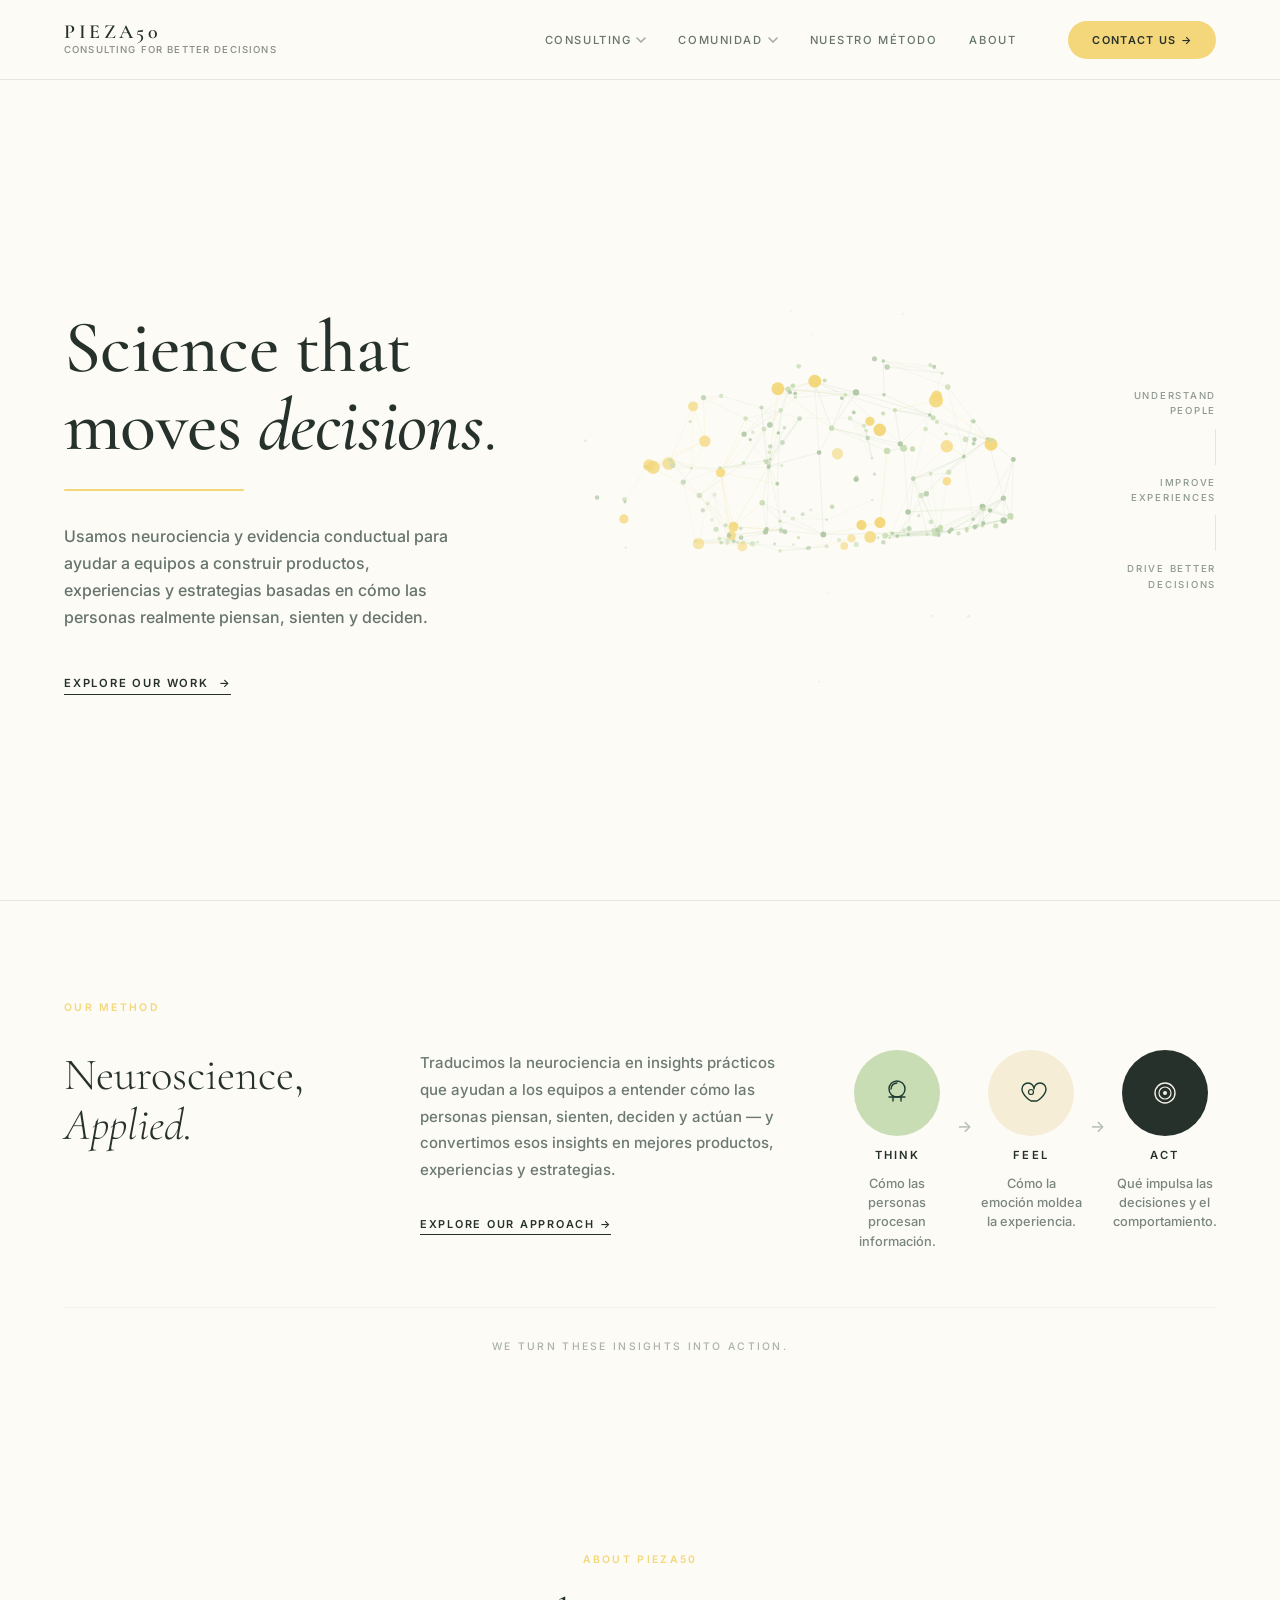
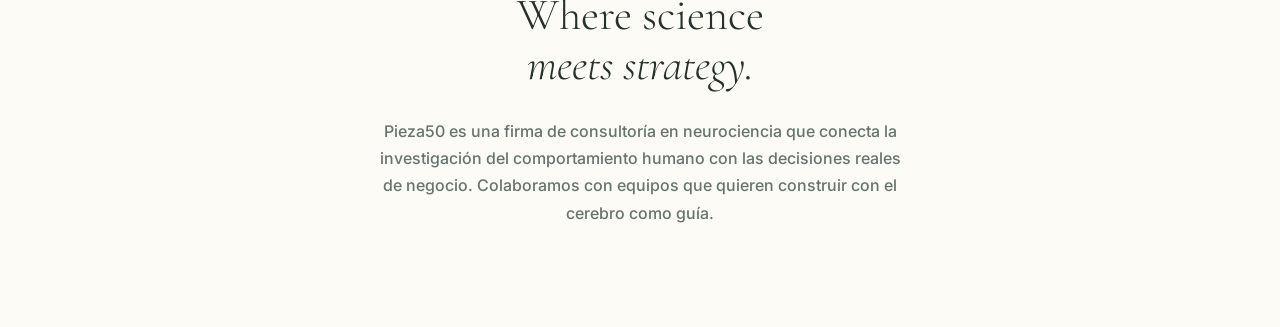
==== commit c99d1901: "Premium redesign: neural-network brain, Cormorant Garamond, warm palette Brain: botanical neural-net" ====
--- a/pieza50.html
+++ b/pieza50.html
@@ -7,7 +7,7 @@
   <meta name="description" content="We use neuroscience and behavioral evidence to help teams build products, experiences, and strategies around how people actually think, feel, and decide." />
   <link rel="preconnect" href="https://fonts.googleapis.com" />
   <link rel="preconnect" href="https://fonts.gstatic.com" crossorigin />
-  <link href="https://fonts.googleapis.com/css2?family=Bebas+Neue&family=Cormorant+Garamond:ital,wght@0,300;0,400;0,500;1,300;1,400;1,500&family=Inter:wght@300;400;500;600&display=swap" rel="stylesheet" />
+  <link href="https://fonts.googleapis.com/css2?family=Cormorant+Garamond:ital,wght@0,300;0,400;0,500;0,600;1,300;1,400;1,500;1,600&family=Inter:wght@300;400;500;600&display=swap" rel="stylesheet" />
   <style>
 /* ============================================================
    PIEZA50 — Landing Page Styles
@@ -15,20 +15,19 @@
 
 /* ---------- Variables ---------- */
 :root {
-  --dark:     #1C3A2E;
-  --dark2:    #2D4A3E;
-  --gold:     #C4A840;
-  --gold-lt:  #E8D89A;
-  --sage:     #8FAF8C;
-  --sage-lt:  #D4E6D2;
-  --cream:    #F5F0E8;
-  --white:    #FFFFFF;
-  --muted:    rgba(28, 58, 46, 0.55);
-  --border:   rgba(28, 58, 46, 0.12);
+  --dark:     #26312B;
+  --dark2:    #354840;
+  --gold:     #F4D77A;
+  --gold-lt:  #FFF2C7;
+  --sage:     #AFC8A5;
+  --sage-lt:  #C9DDB5;
+  --cream:    #FCFBF6;
+  --white:    #FCFBF6;
+  --muted:    rgba(38, 49, 43, 0.55);
+  --border:   rgba(38, 49, 43, 0.10);
 
   --font-serif: 'Cormorant Garamond', Georgia, serif;
   --font-sans:  'Inter', system-ui, sans-serif;
-  --font-brand: 'Bebas Neue', sans-serif;
 
   --nav-h: 80px;
   --max-w: 1380px;
@@ -85,10 +84,10 @@
 .nav-sparkle { flex-shrink: 0; }
 .nav-brand-text { display: flex; flex-direction: column; gap: 1px; }
 .nav-brand-name {
-  font-family: 'Bebas Neue', sans-serif;
-  font-size: 1.5rem;
-  font-weight: 400;
-  letter-spacing: 0.14em;
+  font-family: var(--font-serif);
+  font-size: 1.25rem;
+  font-weight: 600;
+  letter-spacing: 0.18em;
   color: var(--dark);
   line-height: 1;
 }
@@ -227,9 +226,9 @@
 
 .hero-title {
   font-family: var(--font-serif);
-  font-size: clamp(2.8rem, 5.5vw, 4.5rem);
-  font-weight: 300;
-  line-height: 1.08;
+  font-size: clamp(3rem, 5.8vw, 5rem);
+  font-weight: 500;
+  line-height: 1.05;
   color: var(--dark);
   letter-spacing: -0.01em;
   margin-bottom: 24px;
@@ -793,9 +792,9 @@
   </script>
   <script>
 /**
- * Pieza50 — brain.js
- * Pure Canvas 2D custom 3-D brain renderer (zero dependencies).
- * Scroll drives Y rotation; idle adds a gentle drift.
+ * Pieza50 — brain.js v4
+ * Premium neural-network brain. Fine botanical lines, pistachio/sage/gold palette.
+ * Scroll drives Y rotation (0→360°) + progressive connection activation.
  */
 (function () {
   'use strict';
@@ -803,110 +802,99 @@
   const canvas    = document.getElementById('brain-canvas');
   const container = document.getElementById('brainContainer');
   if (!canvas || !container) return;
-
   const ctx = canvas.getContext('2d');
 
-  // ── Config ────────────────────────────────────────────────────────────
-  const LAT         = 30;   // latitude strips (denser = more realistic)
-  const LON         = 48;   // longitude strips
-  const NODE_TARGET = 110;  // neural nodes
-  const MAX_CONN    = 100;  // neural connections
-  const CONN_DIST   = 0.55; // max distance (normalised) for connections
-  const FOV         = 5.0;  // perspective field of view
-
-  // ── Colours ───────────────────────────────────────────────────────────
-  const C_WIRE   = 'rgba(45,74,62,';
-  const C_GOLD   = '#C4A840';
-  const C_GREEN  = '#2D4A3E';
-  const C_SAGE   = '#8FAF8C';
-  const C_YELLOW = '#D4A843';
-
-  // ── Brain surface radius (stronger folds + deep interhemispheric fissure)
+  // ── Palette ───────────────────────────────────────────────────────────
+  const PISTACHIO = [201, 221, 181]; // #C9DDB5
+  const SAGE      = [175, 200, 165]; // #AFC8A5
+  const GOLD_C    = [244, 215, 122]; // #F4D77A
+
+  function rgba(c, a) {
+    return 'rgba(' + c[0] + ',' + c[1] + ',' + c[2] + ',' + a.toFixed(3) + ')';
+  }
+
+  // ── Seeded RNG ────────────────────────────────────────────────────────
+  function makeRng(seed) {
+    let a = seed | 0;
+    return function () {
+      a = (a + 0x6D2B79F5) | 0;
+      let t = Math.imul(a ^ (a >>> 15), 1 | a);
+      t = (t + Math.imul(t ^ (t >>> 7), 61 | t)) ^ t;
+      return ((t ^ (t >>> 14)) >>> 0) / 4294967296;
+    };
+  }
+
+  // ── Brain surface radius ──────────────────────────────────────────────
   function brainR(phi, theta) {
     const xn = Math.sin(phi) * Math.cos(theta);
     const yn = Math.cos(phi);
     const zn = Math.sin(phi) * Math.sin(theta);
-
-    const f1 = Math.sin(xn * 3.5 + yn * 2.2) * Math.cos(zn * 2.6) * 0.28;
-    const f2 = Math.cos(yn * 6.0 + zn * 3.4) * Math.sin(xn * 3.8) * 0.19;
-    const f3 = Math.sin(zn * 8.5 + xn * 5.2) * Math.cos(yn * 4.8) * 0.13;
-    const f4 = Math.cos(xn * 12.5 + yn * 7.8) * Math.sin(zn * 11.5) * 0.08;
-    const f5 = Math.sin(yn * 17.0 + zn * 13.5) * 0.05;
-    const f6 = Math.cos(xn * 21.0 + zn * 17.0) * 0.03;
-
-    const fissure = Math.exp(-Math.pow(Math.cos(theta), 2) * 18) * 0.38;
-    return 1 + f1 + f2 + f3 + f4 + f5 + f6 - fissure;
-  }
-
-  // ── Geometry: sphere grid → vertices + edges ──────────────────────────
-  function buildGeometry() {
-    const verts = [];
-    const edges = [];
-    const grid  = [];
-
-    for (let la = 0; la <= LAT; la++) {
-      const phi = (la / LAT) * Math.PI;
-      const row = [];
-
-      for (let lo = 0; lo < LON; lo++) {
-        const theta = (lo / LON) * Math.PI * 2;
-        const r     = brainR(phi, theta);
-        const idx   = verts.length;
-
-        let ox = r * Math.sin(phi) * Math.cos(theta) * 1.52;
-        let oy = r * Math.cos(phi) * 0.66;
-        const oz = r * Math.sin(phi) * Math.sin(theta) * 0.98;
-
-        // Flatten inferior surface
-        if (oy < -0.30) {
-          const t = Math.min(1, (-oy - 0.30) / 0.55);
-          oy = -0.30 - t * 0.14;
-        }
-
-        verts.push({ ox, oy, oz, px: 0, py: 0, depth: 0 });
-        row.push(idx);
-        if (lo > 0) edges.push([idx - 1, idx]);
+    const f1 = Math.sin(xn * 3.5 + yn * 2.2) * Math.cos(zn * 2.6) * 0.26;
+    const f2 = Math.cos(yn * 6.0 + zn * 3.4) * Math.sin(xn * 3.8) * 0.18;
+    const f3 = Math.sin(zn * 8.5 + xn * 5.2) * Math.cos(yn * 4.8) * 0.12;
+    const f4 = Math.cos(xn * 12.5 + yn * 7.8) * Math.sin(zn * 11.5) * 0.07;
+    const fissure = Math.exp(-Math.pow(Math.cos(theta), 2) * 16) * 0.35;
+    return 1 + f1 + f2 + f3 + f4 - fissure;
+  }
+
+  // ── Random surface sampling → nodes ──────────────────────────────────
+  function buildNodes(count) {
+    const rng   = makeRng(137);
+    const nodes = [];
+    while (nodes.length < count) {
+      const u     = rng() * 2 - 1;
+      const phi   = Math.acos(-u);
+      const theta = rng() * Math.PI * 2;
+      const r     = brainR(phi, theta);
+
+      let ox    = r * Math.sin(phi) * Math.cos(theta) * 1.38;
+      let oy    = r * Math.cos(phi) * 0.72;
+      const oz  = r * Math.sin(phi) * Math.sin(theta) * 0.95;
+
+      if (Math.sqrt(ox * ox + oz * oz) < 0.30) continue;
+      if (oy < -0.26) {
+        const t = Math.min(1, (-oy - 0.26) / 0.5);
+        oy = -0.26 - t * 0.10;
       }
-      if (row.length >= 2) edges.push([row[row.length - 1], row[0]]);
-      grid.push(row);
-      if (la > 0) {
-        const prev = grid[la - 1];
-        for (let j = 0; j < LON; j++) edges.push([prev[j], row[j]]);
-      }
-    }
-    return { verts, edges };
-  }
-
-  // ── Sample neural nodes from brain surface ────────────────────────────
-  function buildNodes(verts) {
-    const step  = Math.max(1, Math.floor(verts.length / (NODE_TARGET * 1.4)));
-    const nodes = [];
-    let   idx   = 0;
-    for (let i = 0; i < verts.length && nodes.length < NODE_TARGET; i += step) {
-      const v = verts[i];
-      if (Math.sqrt(v.ox * v.ox + v.oz * v.oz) < 0.5) continue;
-      nodes.push({ ox: v.ox, oy: v.oy, oz: v.oz, px: 0, py: 0, depth: 0, isGold: (idx % 3 === 0) });
-      idx++;
+
+      const rand   = rng();
+      const isGold = rand < 0.13;
+      const isSage = rand < 0.58;
+
+      nodes.push({
+        ox, oy, oz, px: 0, py: 0, depth: 0,
+        isGold,
+        color: isGold ? GOLD_C : (isSage ? SAGE : PISTACHIO),
+        size:  isGold ? (1.6 + rng() * 1.0) : (0.7 + rng() * 0.7),
+        phase: rng(),
+      });
     }
     return nodes;
   }
 
-  // ── Find neural connections ───────────────────────────────────────────
+  // ── Build connection pool ─────────────────────────────────────────────
   function buildConns(nodes) {
-    const conns    = [];
-    const perNode  = new Int32Array(nodes.length);
-    const MAX_NODE = 4;
-    outer:
+    const rng     = makeRng(42);
+    const conns   = [];
+    const perNode = new Array(nodes.length).fill(0);
+    const MAX_PER = 5;
+    const MAX_D   = 0.48;
+
     for (let i = 0; i < nodes.length; i++) {
-      if (perNode[i] >= MAX_NODE) continue;
+      if (perNode[i] >= MAX_PER) continue;
       for (let j = i + 1; j < nodes.length; j++) {
-        if (conns.length >= MAX_CONN) break outer;
-        if (perNode[j] >= MAX_NODE) continue;
+        if (perNode[j] >= MAX_PER) continue;
         const dx = nodes[i].ox - nodes[j].ox;
         const dy = nodes[i].oy - nodes[j].oy;
         const dz = nodes[i].oz - nodes[j].oz;
-        if (Math.sqrt(dx*dx + dy*dy + dz*dz) < CONN_DIST) {
-          conns.push([i, j]);
+        const d  = Math.sqrt(dx * dx + dy * dy + dz * dz);
+        if (d < MAX_D) {
+          const isGoldConn = nodes[i].isGold || nodes[j].isGold;
+          conns.push({
+            i, j, d,
+            phase: Math.max(nodes[i].phase, nodes[j].phase),
+            color: isGoldConn ? GOLD_C : (rng() < 0.5 ? SAGE : PISTACHIO),
+          });
           perNode[i]++;
           perNode[j]++;
         }
@@ -915,105 +903,98 @@
     return conns;
   }
 
-  // ── Floating orbs (tighter positions — no clipping) ───────────────────
-  function buildOrbs() {
-    return [
-      { ox: 1.78, oy:  0.30, oz:  0.08, r: 0.12, color: C_SAGE,   px:0, py:0, depth:0 },
-      { ox:-1.68, oy:  0.45, oz:  0.18, r: 0.16, color: C_SAGE,   px:0, py:0, depth:0 },
-      { ox: 1.55, oy: -0.70, oz: -0.10, r: 0.08, color: C_YELLOW, px:0, py:0, depth:0 },
-      { ox:-1.45, oy: -0.55, oz:  0.28, r: 0.10, color: C_SAGE,   px:0, py:0, depth:0 },
-      { ox: 0.80, oy:  1.10, oz:  0.35, r: 0.06, color: C_SAGE,   px:0, py:0, depth:0 },
-      { ox: 0.40, oy: -1.20, oz: -0.20, r: 0.05, color: C_YELLOW, px:0, py:0, depth:0 },
-      { ox:-0.85, oy:  0.95, oz: -0.38, r: 0.04, color: C_SAGE,   px:0, py:0, depth:0 },
-      { ox: 1.90, oy: -0.12, oz:  0.38, r: 0.05, color: C_YELLOW, px:0, py:0, depth:0 },
-      { ox:-1.25, oy: -0.95, oz: -0.28, r: 0.07, color: C_SAGE,   px:0, py:0, depth:0 },
-      { ox: 1.10, oy:  0.85, oz: -0.62, r: 0.04, color: C_SAGE,   px:0, py:0, depth:0 },
-    ];
-  }
-
-  // ── Transform a point (rotate + project) ─────────────────────────────
-  function xform(pt, sRX, cRX, sRY, cRY, sRZ, cRZ, cx, cy, scale) {
+  // ── Satellite dots around the brain ──────────────────────────────────
+  function buildSatellites() {
+    const rng = makeRng(77);
+    return Array.from({ length: 14 }, function () {
+      const ang  = rng() * Math.PI * 2;
+      const vert = (rng() - 0.5) * Math.PI;
+      const dist = 1.65 + rng() * 0.45;
+      return {
+        ox:    dist * Math.cos(vert) * Math.cos(ang),
+        oy:    dist * Math.sin(vert) * 0.65,
+        oz:    dist * Math.cos(vert) * Math.sin(ang),
+        px: 0, py: 0, depth: 0,
+        r:     0.4 + rng() * 1.2,
+        color: rng() < 0.35 ? GOLD_C : (rng() < 0.5 ? SAGE : PISTACHIO),
+        alpha: 0.25 + rng() * 0.35,
+      };
+    });
+  }
+
+  // ── Transform ─────────────────────────────────────────────────────────
+  const FOV = 5.2;
+
+  function xform(pt, sRX, cRX, sRY, cRY, cx, cy, sc) {
     let x = pt.ox, y = pt.oy, z = pt.oz;
-
     let t = x * cRY + z * sRY;
-    z = -x * sRY + z * cRY;
-    x = t;
-
+    z = -x * sRY + z * cRY; x = t;
     t = y * cRX - z * sRX;
-    z = y * sRX + z * cRX;
-    y = t;
-
-    t = x * cRZ - y * sRZ;
-    y = x * sRZ + y * cRZ;
-    x = t;
-
+    z = y * sRX + z * cRX; y = t;
     const inv = FOV / (FOV + z + 0.001);
-    pt.px    = cx + x * inv * scale;
-    pt.py    = cy - y * inv * scale;
+    pt.px    = cx + x * inv * sc;
+    pt.py    = cy - y * inv * sc;
     pt.depth = z;
   }
 
-  function transformAll(arr, sRX, cRX, sRY, cRY, sRZ, cRZ, cx, cy, scale) {
-    for (let i = 0; i < arr.length; i++) {
-      xform(arr[i], sRX, cRX, sRY, cRY, sRZ, cRZ, cx, cy, scale);
+  function xformAll(arr, sRX, cRX, sRY, cRY, cx, cy, sc) {
+    for (let i = 0; i < arr.length; i++) xform(arr[i], sRX, cRX, sRY, cRY, cx, cy, sc);
+  }
+
+  // ── Render ────────────────────────────────────────────────────────────
+  function render(W, H, nodes, conns, sats, sp) {
+    ctx.clearRect(0, 0, W, H);
+
+    // Scroll-driven visual params
+    const sinPi     = Math.sin(sp * Math.PI);
+    const connAct   = 0.32 + sinPi * 0.52;  // fraction of connections shown
+    const lineAlpha = 0.22 + sinPi * 0.18;
+    const nodeAlpha = 0.60 + sinPi * 0.30;
+    const goldPulse = 0.55 + sinPi * 0.40;
+    const lw        = 0.35 + sinPi * 0.15;
+
+    // 1 — Satellite dots
+    for (let k = 0; k < sats.length; k++) {
+      const s   = sats[k];
+      const inv = FOV / (FOV + s.depth + 0.001);
+      ctx.globalAlpha = s.alpha * (0.45 + sinPi * 0.25);
+      ctx.fillStyle   = rgba(s.color, 1);
+      ctx.beginPath();
+      ctx.arc(s.px, s.py, Math.max(1, s.r * inv), 0, Math.PI * 2);
+      ctx.fill();
     }
-  }
-
-  // ── Render a frame ────────────────────────────────────────────────────
-  let orbOrder;
-
-  function render(W, H, verts, edges, nodes, conns, orbs) {
-    ctx.clearRect(0, 0, W, H);
-
-    // 1 ── Wireframe edges
-    ctx.lineWidth = 0.6;
-    for (let k = 0; k < edges.length; k++) {
-      const a  = verts[edges[k][0]];
-      const b  = verts[edges[k][1]];
+    ctx.globalAlpha = 1;
+
+    // 2 — Neural connections (progressive activation with scroll)
+    ctx.lineWidth = lw;
+    for (let k = 0; k < conns.length; k++) {
+      const c = conns[k];
+      if (c.phase > connAct) continue;
+      const a  = nodes[c.i], b = nodes[c.j];
       const dz = (a.depth + b.depth) * 0.5;
-      const al = Math.max(0.04, Math.min(0.28, 0.14 + dz * 0.035));
-      ctx.strokeStyle = C_WIRE + al.toFixed(3) + ')';
+      const df = Math.max(0.25, 1 - dz / 1.4 * 0.45);
+      ctx.strokeStyle = rgba(c.color, lineAlpha * df);
       ctx.beginPath();
       ctx.moveTo(a.px, a.py);
       ctx.lineTo(b.px, b.py);
       ctx.stroke();
     }
 
-    // 2 ── Neural connections (gold)
-    ctx.strokeStyle = 'rgba(196,168,64,0.30)';
-    ctx.lineWidth   = 0.9;
-    for (let k = 0; k < conns.length; k++) {
-      const a = nodes[conns[k][0]];
-      const b = nodes[conns[k][1]];
-      ctx.beginPath();
-      ctx.moveTo(a.px, a.py);
-      ctx.lineTo(b.px, b.py);
-      ctx.stroke();
-    }
-
-    // 3 ── Floating orbs (depth-sorted)
-    for (let i = 0; i < orbs.length; i++) orbOrder[i] = i;
-    orbOrder.sort((a, b) => orbs[a].depth - orbs[b].depth);
-    const scale = Math.min(W, H) * 0.30;
-    ctx.globalAlpha = 0.74;
-    for (let k = 0; k < orbOrder.length; k++) {
-      const orb = orbs[orbOrder[k]];
-      const inv = FOV / (FOV + orb.depth + 0.001);
-      const r   = Math.max(3, orb.r * scale * inv);
-      ctx.fillStyle = orb.color;
-      ctx.beginPath();
-      ctx.arc(orb.px, orb.py, r, 0, Math.PI * 2);
-      ctx.fill();
-    }
-    ctx.globalAlpha = 1;
-
-    // 4 ── Neural nodes
-    ctx.globalAlpha = 0.90;
+    // 3 — Nodes
     for (let i = 0; i < nodes.length; i++) {
       const nd  = nodes[i];
       const inv = FOV / (FOV + nd.depth + 2.5);
-      const r   = Math.max(1.5, 3.8 * inv);
-      ctx.fillStyle = nd.isGold ? C_GOLD : C_GREEN;
+      const df  = Math.max(0.30, 1 - nd.depth / 1.4 * 0.38);
+      let alpha, r;
+      if (nd.isGold) {
+        alpha = goldPulse * df;
+        r     = Math.max(1.5, nd.size * inv * 3.8);
+      } else {
+        alpha = nodeAlpha * df;
+        r     = Math.max(0.7, nd.size * inv * 3.0);
+      }
+      ctx.globalAlpha = Math.min(0.98, alpha);
+      ctx.fillStyle   = rgba(nd.color, 1);
       ctx.beginPath();
       ctx.arc(nd.px, nd.py, r, 0, Math.PI * 2);
       ctx.fill();
@@ -1021,12 +1002,10 @@
     ctx.globalAlpha = 1;
   }
 
-  // ── Initialise & kick off the loop ────────────────────────────────────
-  const { verts, edges } = buildGeometry();
-  const nodes = buildNodes(verts);
+  // ── Setup ─────────────────────────────────────────────────────────────
+  const nodes = buildNodes(200);
   const conns = buildConns(nodes);
-  const orbs  = buildOrbs();
-  orbOrder    = orbs.map((_, i) => i);
+  const sats  = buildSatellites();
 
   let W = 0, H = 0, dpr = 1;
 
@@ -1039,13 +1018,13 @@
     ctx.setTransform(dpr, 0, 0, dpr, 0, 0);
   }
   resize();
-  const ro = new ResizeObserver(resize);
-  ro.observe(container);
-
-  let scrollProg = 0;
+  new ResizeObserver(resize).observe(container);
+
+  // Smooth scroll (lerp)
+  let scrollTarget = 0, scrollCurrent = 0;
   window.addEventListener('scroll', function () {
     const maxS = Math.max(1, document.body.scrollHeight - window.innerHeight);
-    scrollProg = window.scrollY / maxS;
+    scrollTarget = window.scrollY / maxS;
   }, { passive: true });
 
   const t0 = performance.now();
@@ -1054,27 +1033,29 @@
     requestAnimationFrame(frame);
     if (W === 0 || H === 0) return;
 
+    // Luxurious lerp — scroll feels intentional, not mechanical
+    scrollCurrent += (scrollTarget - scrollCurrent) * 0.06;
+
+    const sp = scrollCurrent;
     const t  = (now - t0) * 0.001;
-    const ry = scrollProg * Math.PI * 4 + t * 0.09 - 0.45;
-    const rx = Math.sin(t * 0.28) * 0.04 + 0.16;
-    const rz = Math.cos(t * 0.18) * 0.018;
+
+    // Y: full 360° over scroll range; tiny idle drift when still
+    const ry = sp * Math.PI * 2 + t * 0.04 - 0.30;
+    const rx = 0.10 + Math.sin(t * 0.22) * 0.03;
 
     const sRX = Math.sin(rx), cRX = Math.cos(rx);
     const sRY = Math.sin(ry), cRY = Math.cos(ry);
-    const sRZ = Math.sin(rz), cRZ = Math.cos(rz);
     const cx    = W * 0.50;
     const cy    = H * 0.50;
     const scale = Math.min(W, H) * 0.30;
 
-    transformAll(verts, sRX, cRX, sRY, cRY, sRZ, cRZ, cx, cy, scale);
-    transformAll(nodes, sRX, cRX, sRY, cRY, sRZ, cRZ, cx, cy, scale);
-    transformAll(orbs,  sRX, cRX, sRY, cRY, sRZ, cRZ, cx, cy, scale);
-
-    render(W, H, verts, edges, nodes, conns, orbs);
+    xformAll(nodes, sRX, cRX, sRY, cRY, cx, cy, scale);
+    xformAll(sats,  sRX, cRX, sRY, cRY, cx, cy, scale);
+
+    render(W, H, nodes, conns, sats, sp);
   }
 
   requestAnimationFrame(frame);
-
 })();
 
   </script>
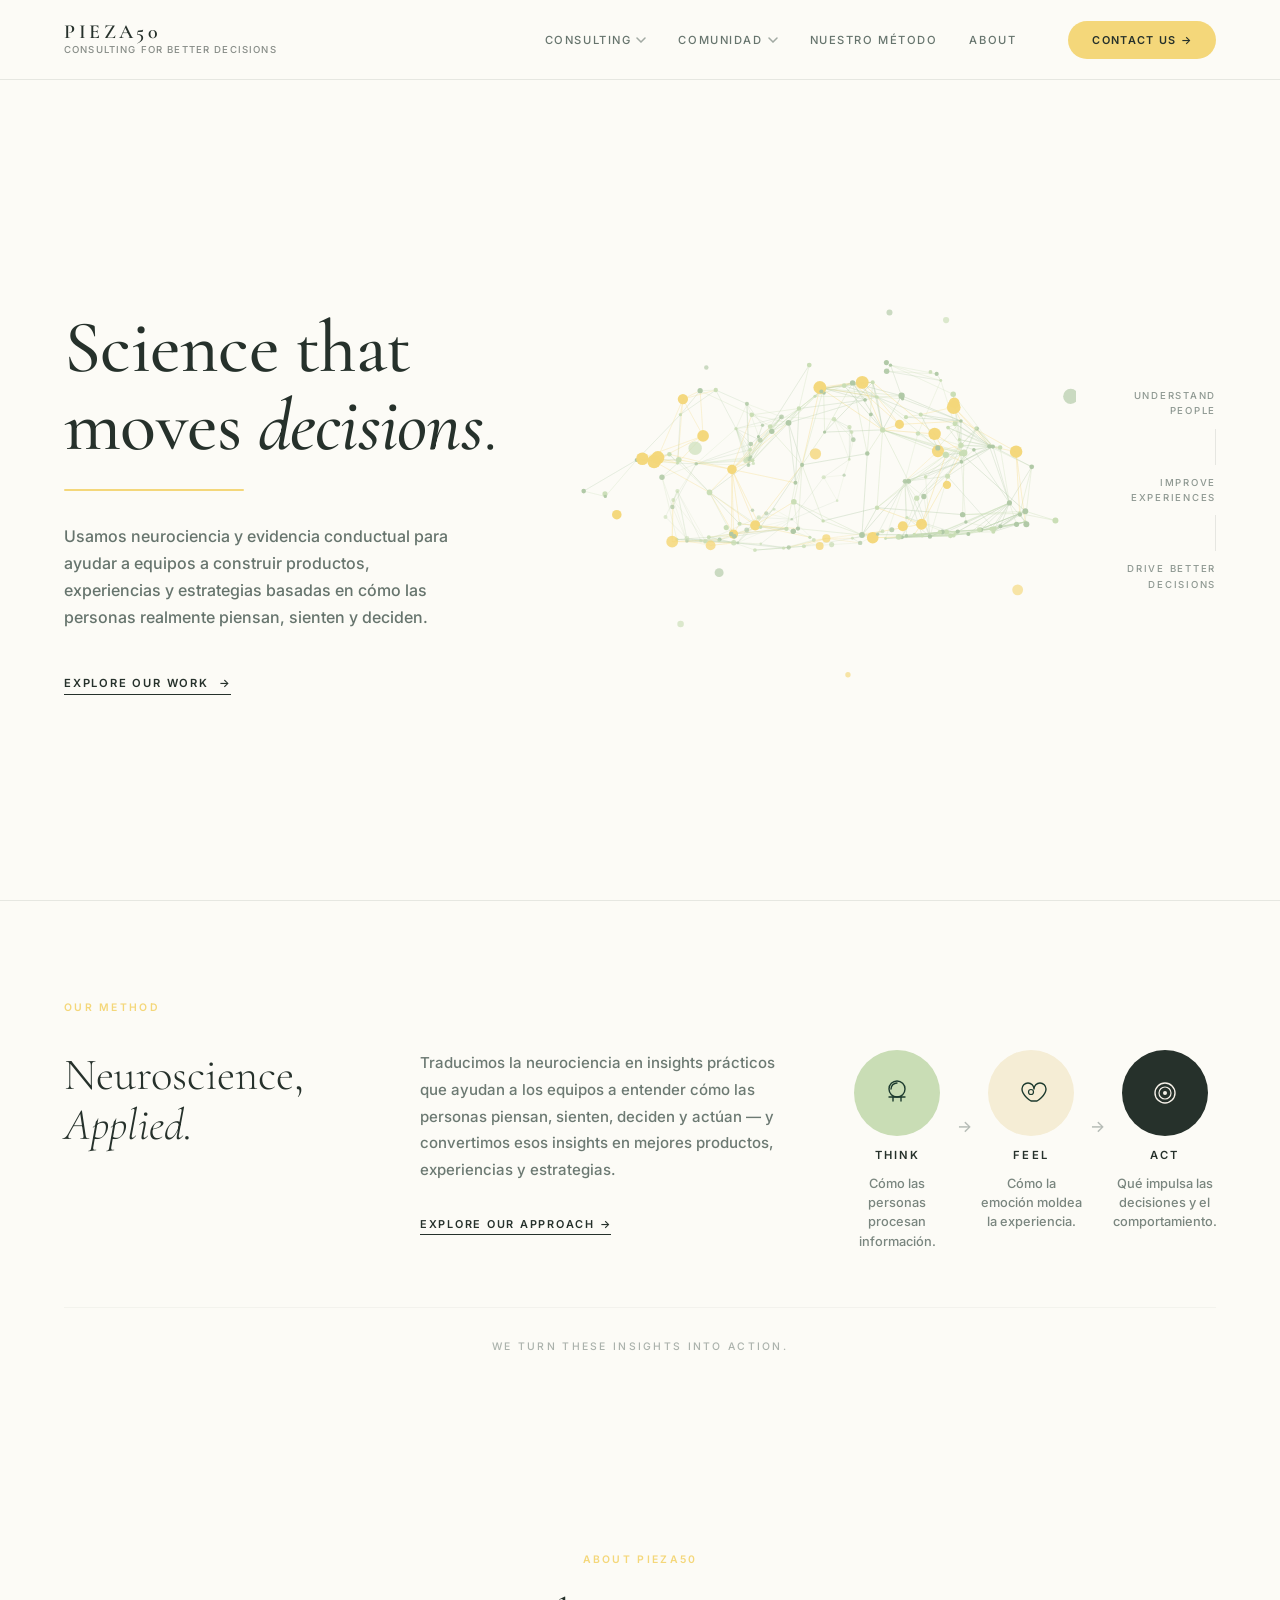
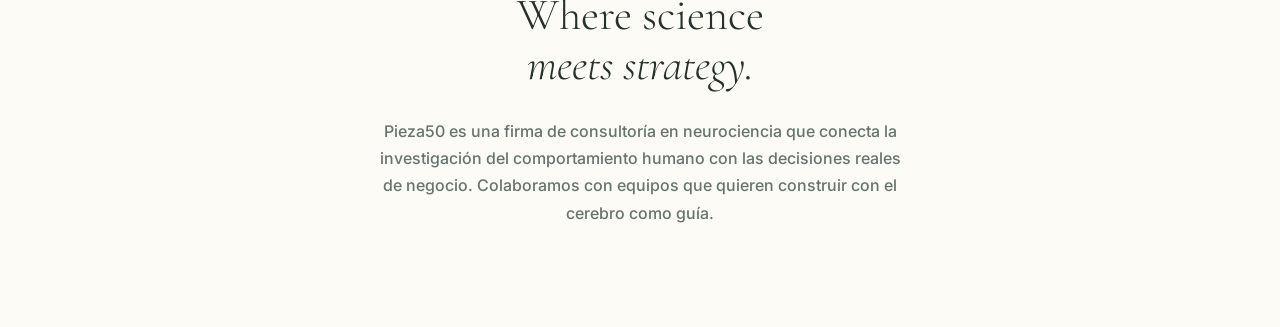
==== commit af65230d: "Add Comunidad/Recursos page with four science pillars - Brain visibility improved: raised all base o" ====
--- a/pieza50.html
+++ b/pieza50.html
@@ -498,7 +498,7 @@
   .step-arrow { transform: rotate(90deg); padding-bottom: 0; padding-right: 48px; }
 }
 
-  </style>
+</style>
 
 </head>
 <body>
@@ -537,7 +537,7 @@
             <svg class="chevron" width="10" height="6" viewBox="0 0 10 6"><path d="M1 1L5 5L9 1" stroke="currentColor" stroke-width="1.5" stroke-linecap="round" fill="none"/></svg>
           </button>
           <div class="dropdown" role="menu">
-            <a href="#" class="dropdown-item" role="menuitem">Recursos</a>
+            <a href="comunidad/recursos.html" class="dropdown-item" role="menuitem">Recursos</a>
             <a href="#" class="dropdown-item" role="menuitem">Únete</a>
             <a href="#" class="dropdown-item" role="menuitem">Newsletter</a>
           </div>
@@ -789,12 +789,13 @@
 
 })();
 
-  </script>
+</script>
   <script>
 /**
- * Pieza50 — brain.js v4
+ * Pieza50 — brain.js v5
  * Premium neural-network brain. Fine botanical lines, pistachio/sage/gold palette.
  * Scroll drives Y rotation (0→360°) + progressive connection activation.
+ * Floating orbs orbit the brain shape, depth-sorted between connections and nodes.
  */
 (function () {
   'use strict';
@@ -903,23 +904,20 @@
     return conns;
   }
 
-  // ── Satellite dots around the brain ──────────────────────────────────
-  function buildSatellites() {
-    const rng = makeRng(77);
-    return Array.from({ length: 14 }, function () {
-      const ang  = rng() * Math.PI * 2;
-      const vert = (rng() - 0.5) * Math.PI;
-      const dist = 1.65 + rng() * 0.45;
-      return {
-        ox:    dist * Math.cos(vert) * Math.cos(ang),
-        oy:    dist * Math.sin(vert) * 0.65,
-        oz:    dist * Math.cos(vert) * Math.sin(ang),
-        px: 0, py: 0, depth: 0,
-        r:     0.4 + rng() * 1.2,
-        color: rng() < 0.35 ? GOLD_C : (rng() < 0.5 ? SAGE : PISTACHIO),
-        alpha: 0.25 + rng() * 0.35,
-      };
-    });
+  // ── Floating orbs around the brain ───────────────────────────────────
+  function buildOrbs() {
+    return [
+      { ox:  1.72, oy:  0.35, oz:  0.08, r: 0.10, color: SAGE,      px: 0, py: 0, depth: 0 },
+      { ox: -1.62, oy:  0.50, oz:  0.16, r: 0.14, color: PISTACHIO, px: 0, py: 0, depth: 0 },
+      { ox:  1.48, oy: -0.65, oz: -0.10, r: 0.07, color: GOLD_C,    px: 0, py: 0, depth: 0 },
+      { ox: -1.38, oy: -0.52, oz:  0.24, r: 0.09, color: SAGE,      px: 0, py: 0, depth: 0 },
+      { ox:  0.78, oy:  1.05, oz:  0.32, r: 0.05, color: PISTACHIO, px: 0, py: 0, depth: 0 },
+      { ox:  0.38, oy: -1.15, oz: -0.18, r: 0.04, color: GOLD_C,    px: 0, py: 0, depth: 0 },
+      { ox: -0.82, oy:  0.92, oz: -0.35, r: 0.04, color: SAGE,      px: 0, py: 0, depth: 0 },
+      { ox:  1.85, oy: -0.10, oz:  0.35, r: 0.05, color: GOLD_C,    px: 0, py: 0, depth: 0 },
+      { ox: -1.20, oy: -0.90, oz: -0.25, r: 0.06, color: PISTACHIO, px: 0, py: 0, depth: 0 },
+      { ox:  1.05, oy:  0.80, oz: -0.58, r: 0.04, color: SAGE,      px: 0, py: 0, depth: 0 },
+    ];
   }
 
   // ── Transform ─────────────────────────────────────────────────────────
@@ -942,30 +940,18 @@
   }
 
   // ── Render ────────────────────────────────────────────────────────────
-  function render(W, H, nodes, conns, sats, sp) {
+  function render(W, H, nodes, conns, orbs, sp) {
     ctx.clearRect(0, 0, W, H);
 
-    // Scroll-driven visual params
+    // Scroll-driven visual params (increased base opacities for visibility)
     const sinPi     = Math.sin(sp * Math.PI);
-    const connAct   = 0.32 + sinPi * 0.52;  // fraction of connections shown
-    const lineAlpha = 0.22 + sinPi * 0.18;
-    const nodeAlpha = 0.60 + sinPi * 0.30;
-    const goldPulse = 0.55 + sinPi * 0.40;
-    const lw        = 0.35 + sinPi * 0.15;
-
-    // 1 — Satellite dots
-    for (let k = 0; k < sats.length; k++) {
-      const s   = sats[k];
-      const inv = FOV / (FOV + s.depth + 0.001);
-      ctx.globalAlpha = s.alpha * (0.45 + sinPi * 0.25);
-      ctx.fillStyle   = rgba(s.color, 1);
-      ctx.beginPath();
-      ctx.arc(s.px, s.py, Math.max(1, s.r * inv), 0, Math.PI * 2);
-      ctx.fill();
-    }
-    ctx.globalAlpha = 1;
-
-    // 2 — Neural connections (progressive activation with scroll)
+    const connAct   = 0.60 + sinPi * 0.52;  // fraction of connections shown
+    const lineAlpha = 0.40 + sinPi * 0.18;
+    const nodeAlpha = 0.82 + sinPi * 0.30;
+    const goldPulse = 0.82 + sinPi * 0.40;
+    const lw        = 0.50 + sinPi * 0.15;
+
+    // 1 — Neural connections (progressive activation with scroll)
     ctx.lineWidth = lw;
     for (let k = 0; k < conns.length; k++) {
       const c = conns[k];
@@ -979,6 +965,20 @@
       ctx.lineTo(b.px, b.py);
       ctx.stroke();
     }
+
+    // 2 — Orbs (depth-sorted, painter's algorithm, between connections and nodes)
+    const sortedOrbs = orbs.slice().sort(function (a, b) { return a.depth - b.depth; });
+    for (let k = 0; k < sortedOrbs.length; k++) {
+      const orb = sortedOrbs[k];
+      const inv = FOV / (FOV + orb.depth + 0.001);
+      const r   = Math.max(1.5, orb.r * inv * 60);
+      ctx.globalAlpha = 0.65;
+      ctx.fillStyle   = rgba(orb.color, 1);
+      ctx.beginPath();
+      ctx.arc(orb.px, orb.py, r, 0, Math.PI * 2);
+      ctx.fill();
+    }
+    ctx.globalAlpha = 1;
 
     // 3 — Nodes
     for (let i = 0; i < nodes.length; i++) {
@@ -1005,7 +1005,7 @@
   // ── Setup ─────────────────────────────────────────────────────────────
   const nodes = buildNodes(200);
   const conns = buildConns(nodes);
-  const sats  = buildSatellites();
+  const orbs  = buildOrbs();
 
   let W = 0, H = 0, dpr = 1;
 
@@ -1050,15 +1050,15 @@
     const scale = Math.min(W, H) * 0.30;
 
     xformAll(nodes, sRX, cRX, sRY, cRY, cx, cy, scale);
-    xformAll(sats,  sRX, cRX, sRY, cRY, cx, cy, scale);
-
-    render(W, H, nodes, conns, sats, sp);
+    xformAll(orbs,  sRX, cRX, sRY, cRY, cx, cy, scale);
+
+    render(W, H, nodes, conns, orbs, sp);
   }
 
   requestAnimationFrame(frame);
 })();
 
-  </script>
+</script>
 
 </body>
 </html>
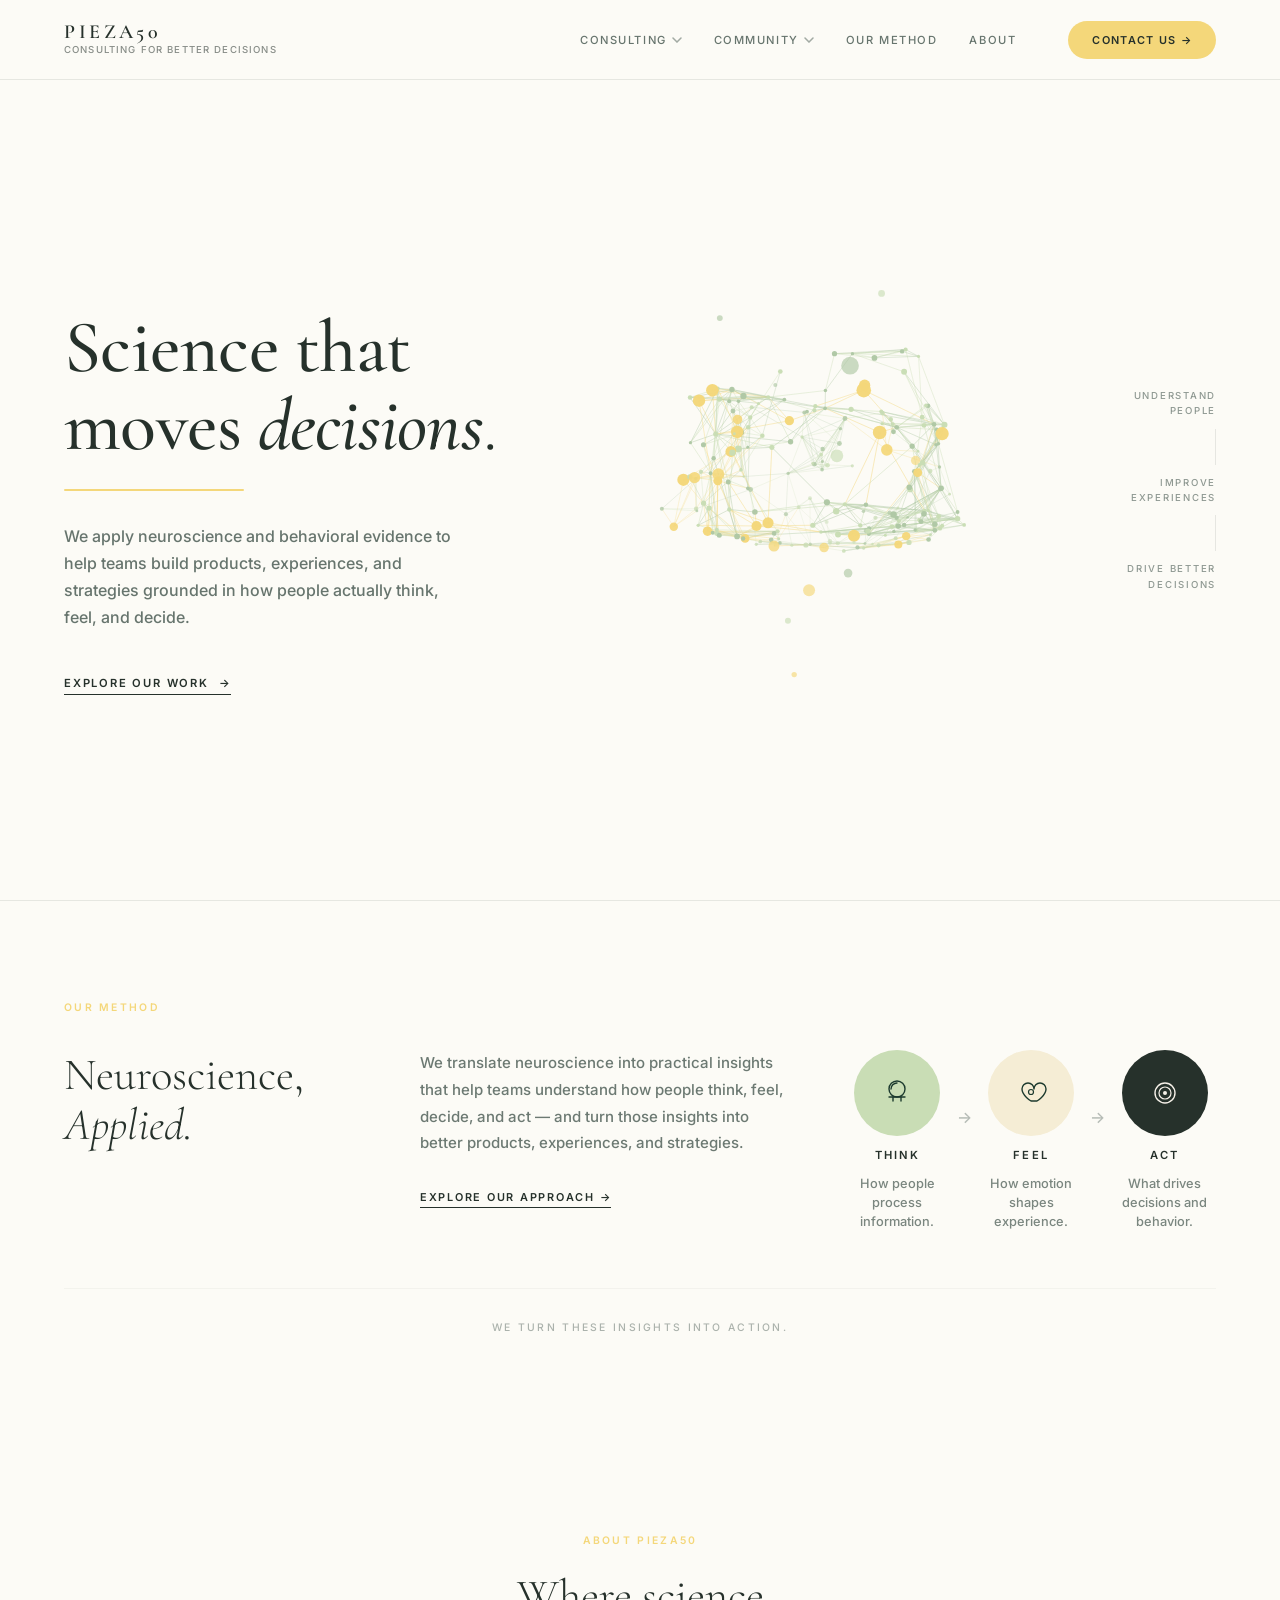
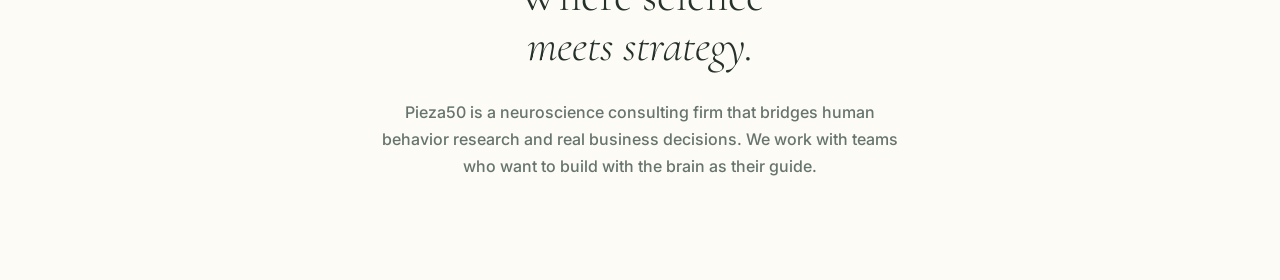
==== commit 1c454eab: "Translate entire site to English - index.html: nav items (Comunidad→Community, Recursos→Resources,  " ====
--- a/pieza50.html
+++ b/pieza50.html
@@ -1,5 +1,5 @@
 <!DOCTYPE html>
-<html lang="es">
+<html lang="en">
 <head>
   <meta charset="UTF-8" />
   <meta name="viewport" content="width=device-width, initial-scale=1.0" />
@@ -525,26 +525,26 @@
           </button>
           <div class="dropdown" role="menu">
             <a href="#" class="dropdown-item" role="menuitem">Product Design</a>
-            <a href="#" class="dropdown-item" role="menuitem">Estrategia e Innovación</a>
+            <a href="#" class="dropdown-item" role="menuitem">Strategy &amp; Innovation</a>
             <a href="#" class="dropdown-item" role="menuitem">Marketing &amp; Growth</a>
-            <a href="#" class="dropdown-item" role="menuitem">Compromiso Laboral</a>
+            <a href="#" class="dropdown-item" role="menuitem">Workplace Engagement</a>
           </div>
         </li>
 
         <li class="nav-item has-dropdown" id="dd-comunidad">
           <button class="nav-link" aria-expanded="false">
-            Comunidad
+            Community
             <svg class="chevron" width="10" height="6" viewBox="0 0 10 6"><path d="M1 1L5 5L9 1" stroke="currentColor" stroke-width="1.5" stroke-linecap="round" fill="none"/></svg>
           </button>
           <div class="dropdown" role="menu">
-            <a href="comunidad/recursos.html" class="dropdown-item" role="menuitem">Recursos</a>
-            <a href="#" class="dropdown-item" role="menuitem">Únete</a>
+            <a href="comunidad/recursos.html" class="dropdown-item" role="menuitem">Resources</a>
+            <a href="#" class="dropdown-item" role="menuitem">Join Us</a>
             <a href="#" class="dropdown-item" role="menuitem">Newsletter</a>
           </div>
         </li>
 
         <li class="nav-item">
-          <a href="#method" class="nav-link">Nuestro Método</a>
+          <a href="#method" class="nav-link">Our Method</a>
         </li>
 
         <li class="nav-item">
@@ -581,9 +581,9 @@
       </h1>
       <div class="title-underline" aria-hidden="true"></div>
       <p class="hero-body">
-        Usamos neurociencia y evidencia conductual para ayudar a equipos a construir
-        productos, experiencias y estrategias basadas en cómo las personas realmente
-        piensan, sienten y deciden.
+        We apply neuroscience and behavioral evidence to help teams build
+        products, experiences, and strategies grounded in how people actually
+        think, feel, and decide.
       </p>
       <a href="#work" class="hero-cta-link">
         EXPLORE OUR WORK <span aria-hidden="true">→</span>
@@ -622,7 +622,7 @@
 
         <!-- Col 2: Description -->
         <div class="method-col-desc">
-          <p>Traducimos la neurociencia en insights prácticos que ayudan a los equipos a entender cómo las personas piensan, sienten, deciden y actúan — y convertimos esos insights en mejores productos, experiencias y estrategias.</p>
+          <p>We translate neuroscience into practical insights that help teams understand how people think, feel, decide, and act — and turn those insights into better products, experiences, and strategies.</p>
           <a href="#" class="explore-link">EXPLORE OUR APPROACH <span aria-hidden="true">→</span></a>
         </div>
 
@@ -640,7 +640,7 @@
                 </svg>
               </div>
               <span class="step-label">THINK</span>
-              <span class="step-desc">Cómo las personas procesan información.</span>
+              <span class="step-desc">How people process information.</span>
             </div>
 
             <div class="step-arrow" aria-hidden="true">→</div>
@@ -653,7 +653,7 @@
                 </svg>
               </div>
               <span class="step-label">FEEL</span>
-              <span class="step-desc">Cómo la emoción moldea la experiencia.</span>
+              <span class="step-desc">How emotion shapes experience.</span>
             </div>
 
             <div class="step-arrow" aria-hidden="true">→</div>
@@ -667,7 +667,7 @@
                 </svg>
               </div>
               <span class="step-label">ACT</span>
-              <span class="step-desc">Qué impulsa las decisiones y el comportamiento.</span>
+              <span class="step-desc">What drives decisions and behavior.</span>
             </div>
 
           </div>
@@ -687,9 +687,9 @@
       <p class="method-label">ABOUT PIEZA50</p>
       <h2 class="method-title">Where science<br><em>meets strategy.</em></h2>
       <p class="hero-body" style="max-width:540px;margin:0 auto;">
-        Pieza50 es una firma de consultoría en neurociencia que conecta la investigación
-        del comportamiento humano con las decisiones reales de negocio. Colaboramos con
-        equipos que quieren construir con el cerebro como guía.
+        Pieza50 is a neuroscience consulting firm that bridges human behavior research
+        and real business decisions. We work with teams who want to build with
+        the brain as their guide.
       </p>
     </div>
   </section>
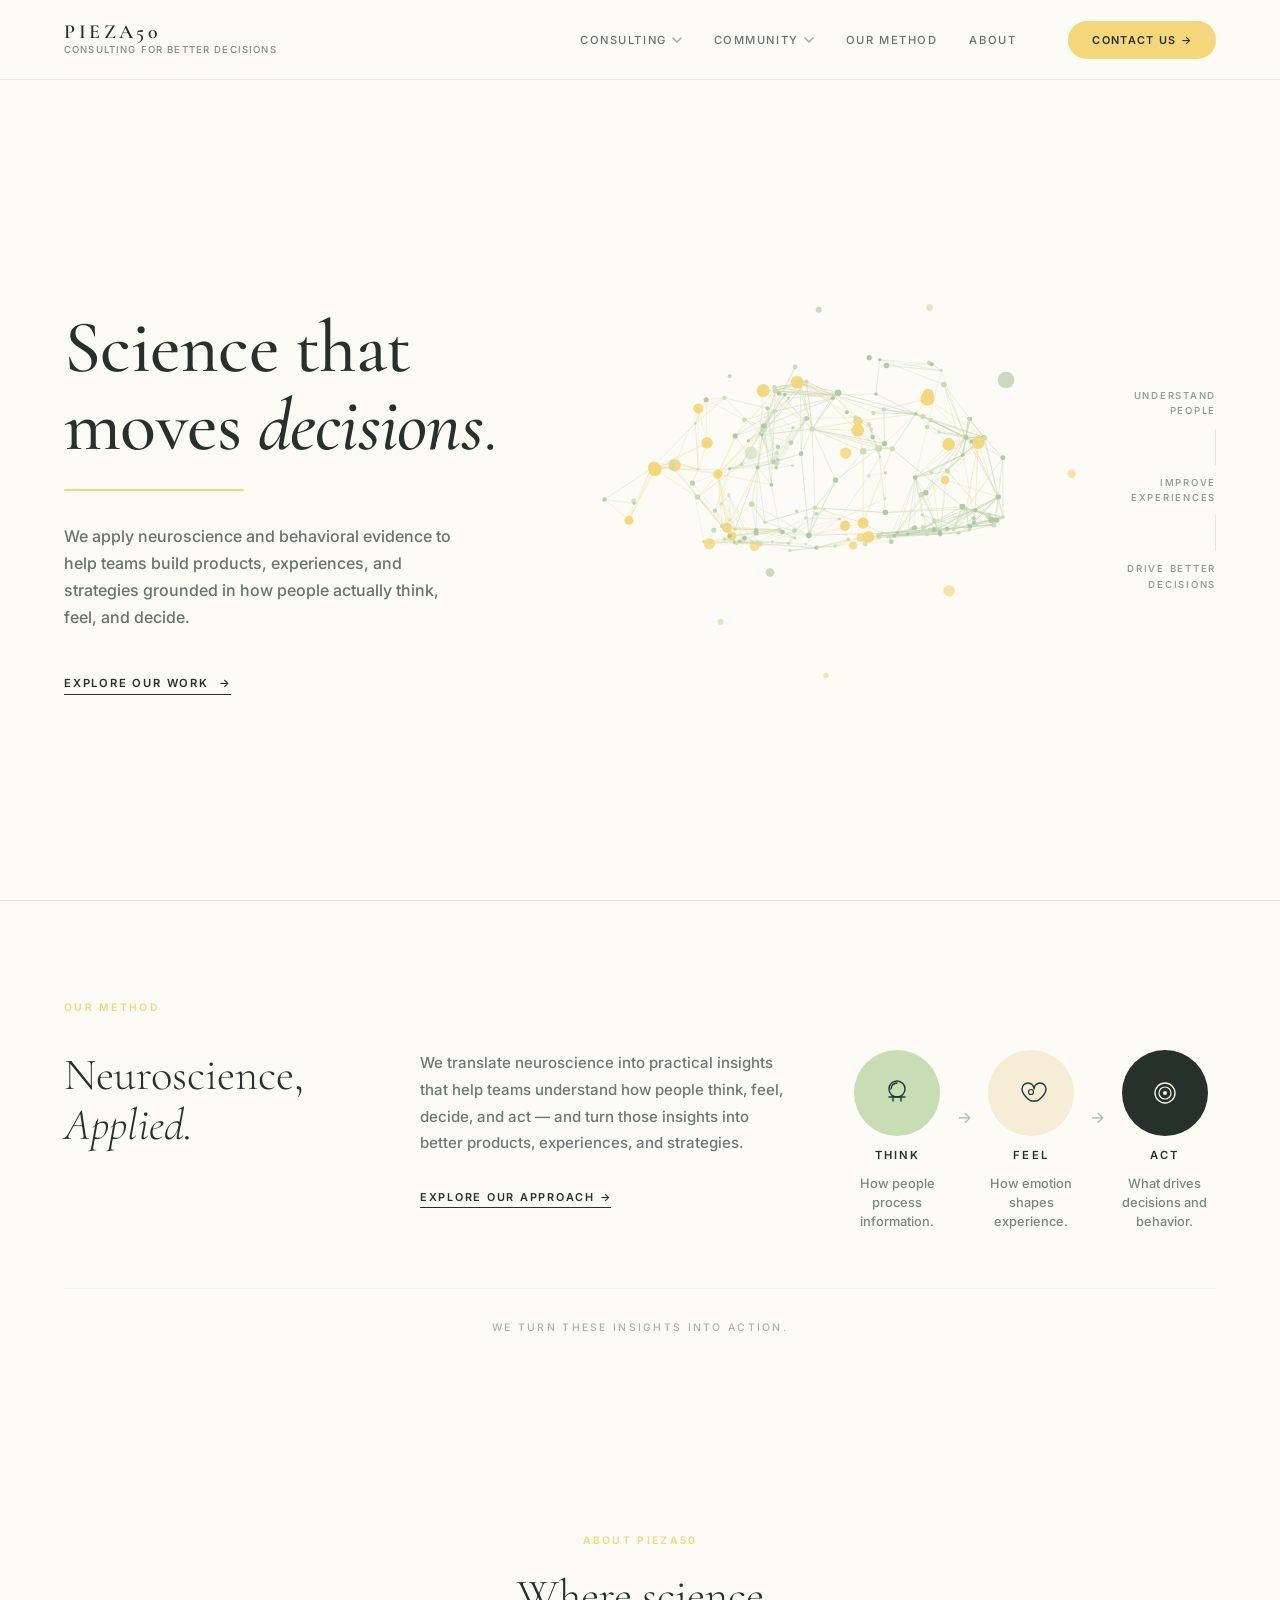
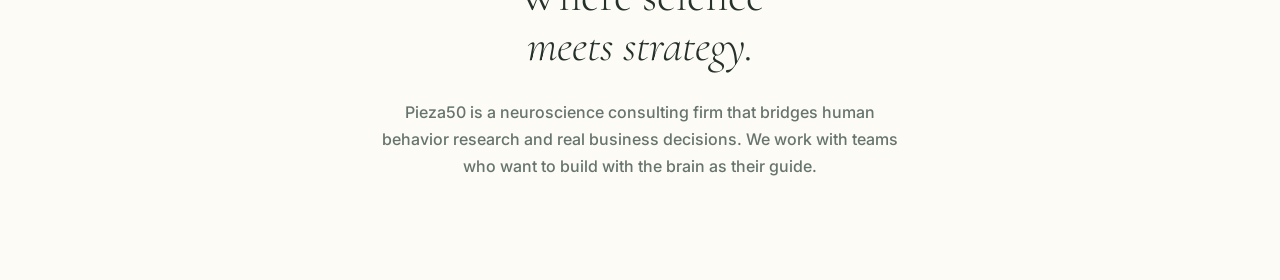
==== commit 90af1b5c: "Add Consulting page with unique neuroscience-first positioning - New consulting.html: full consultin" ====
--- a/pieza50.html
+++ b/pieza50.html
@@ -524,10 +524,10 @@
             <svg class="chevron" width="10" height="6" viewBox="0 0 10 6"><path d="M1 1L5 5L9 1" stroke="currentColor" stroke-width="1.5" stroke-linecap="round" fill="none"/></svg>
           </button>
           <div class="dropdown" role="menu">
-            <a href="#" class="dropdown-item" role="menuitem">Product Design</a>
-            <a href="#" class="dropdown-item" role="menuitem">Strategy &amp; Innovation</a>
-            <a href="#" class="dropdown-item" role="menuitem">Marketing &amp; Growth</a>
-            <a href="#" class="dropdown-item" role="menuitem">Workplace Engagement</a>
+            <a href="consulting.html#product-design" class="dropdown-item" role="menuitem">Product Design</a>
+            <a href="consulting.html#strategy" class="dropdown-item" role="menuitem">Strategy &amp; Innovation</a>
+            <a href="consulting.html#marketing" class="dropdown-item" role="menuitem">Marketing &amp; Growth</a>
+            <a href="consulting.html#workplace" class="dropdown-item" role="menuitem">Workplace Engagement</a>
           </div>
         </li>
 
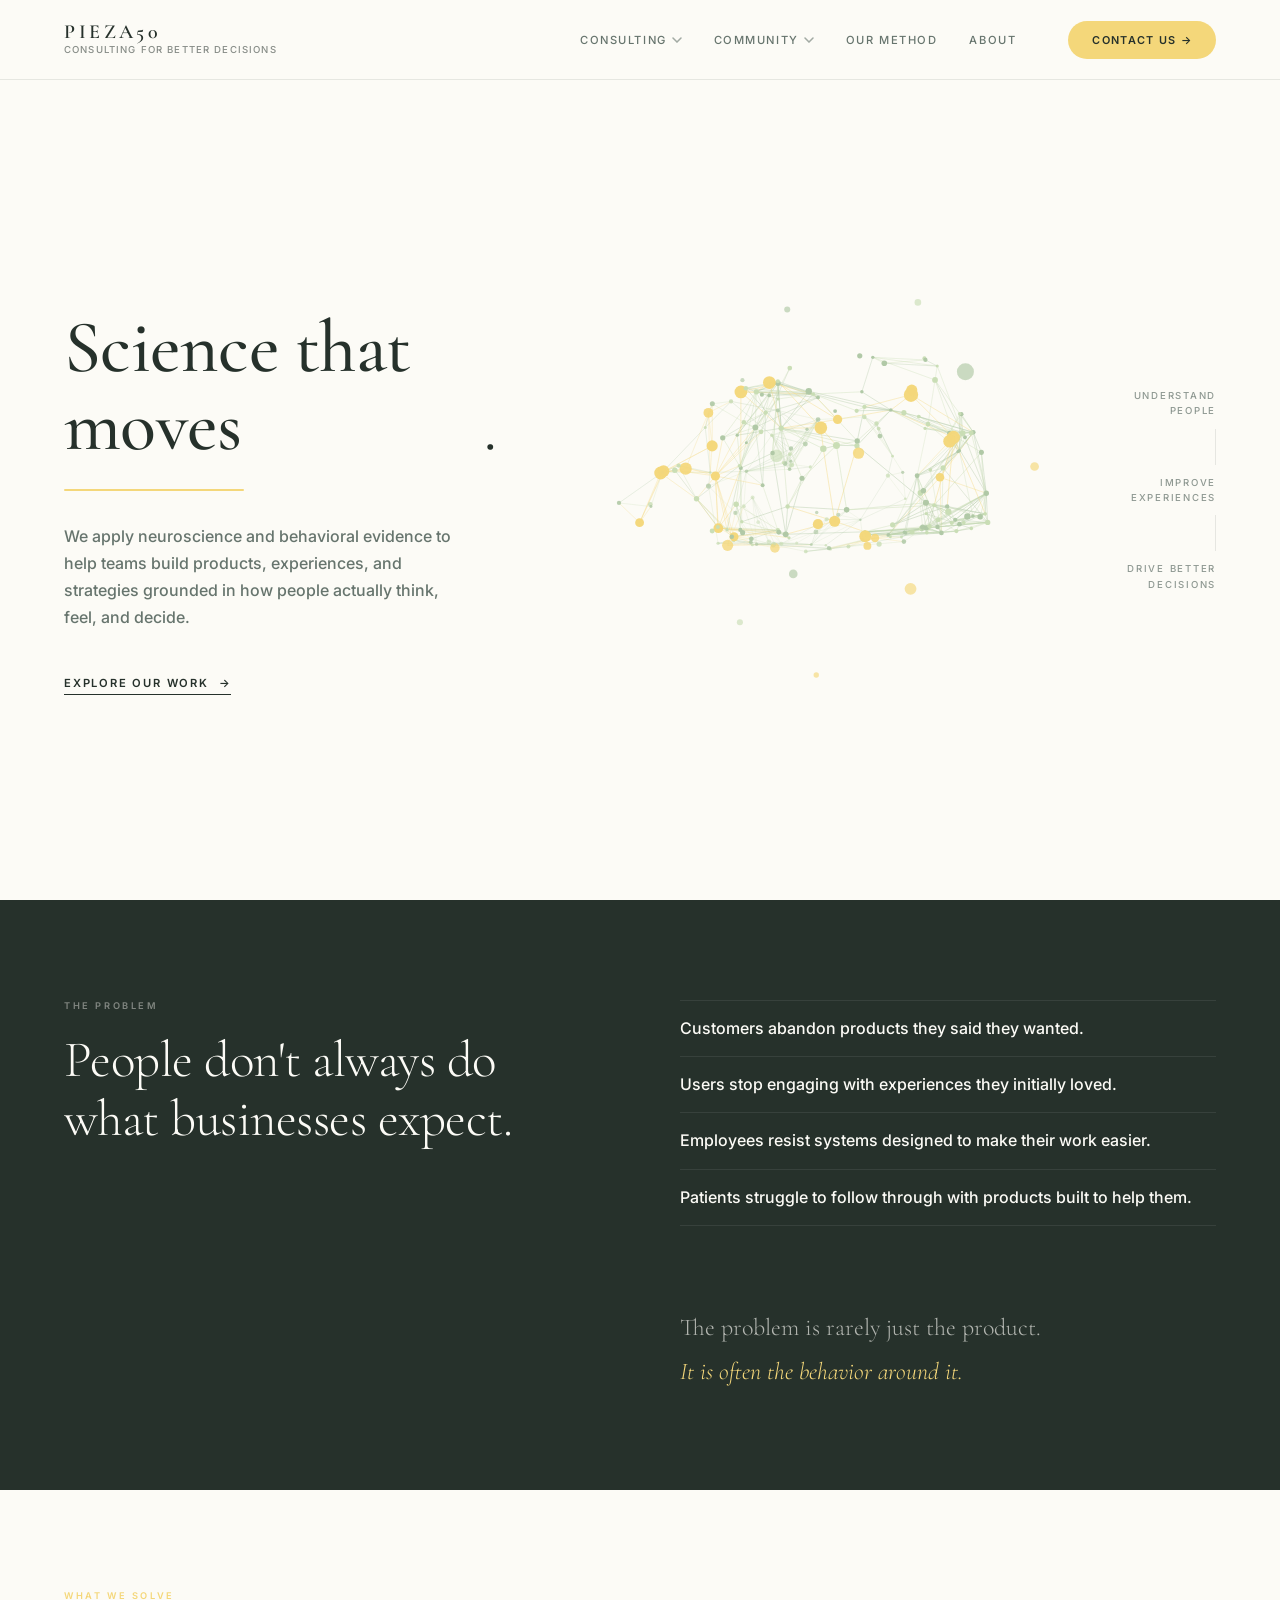
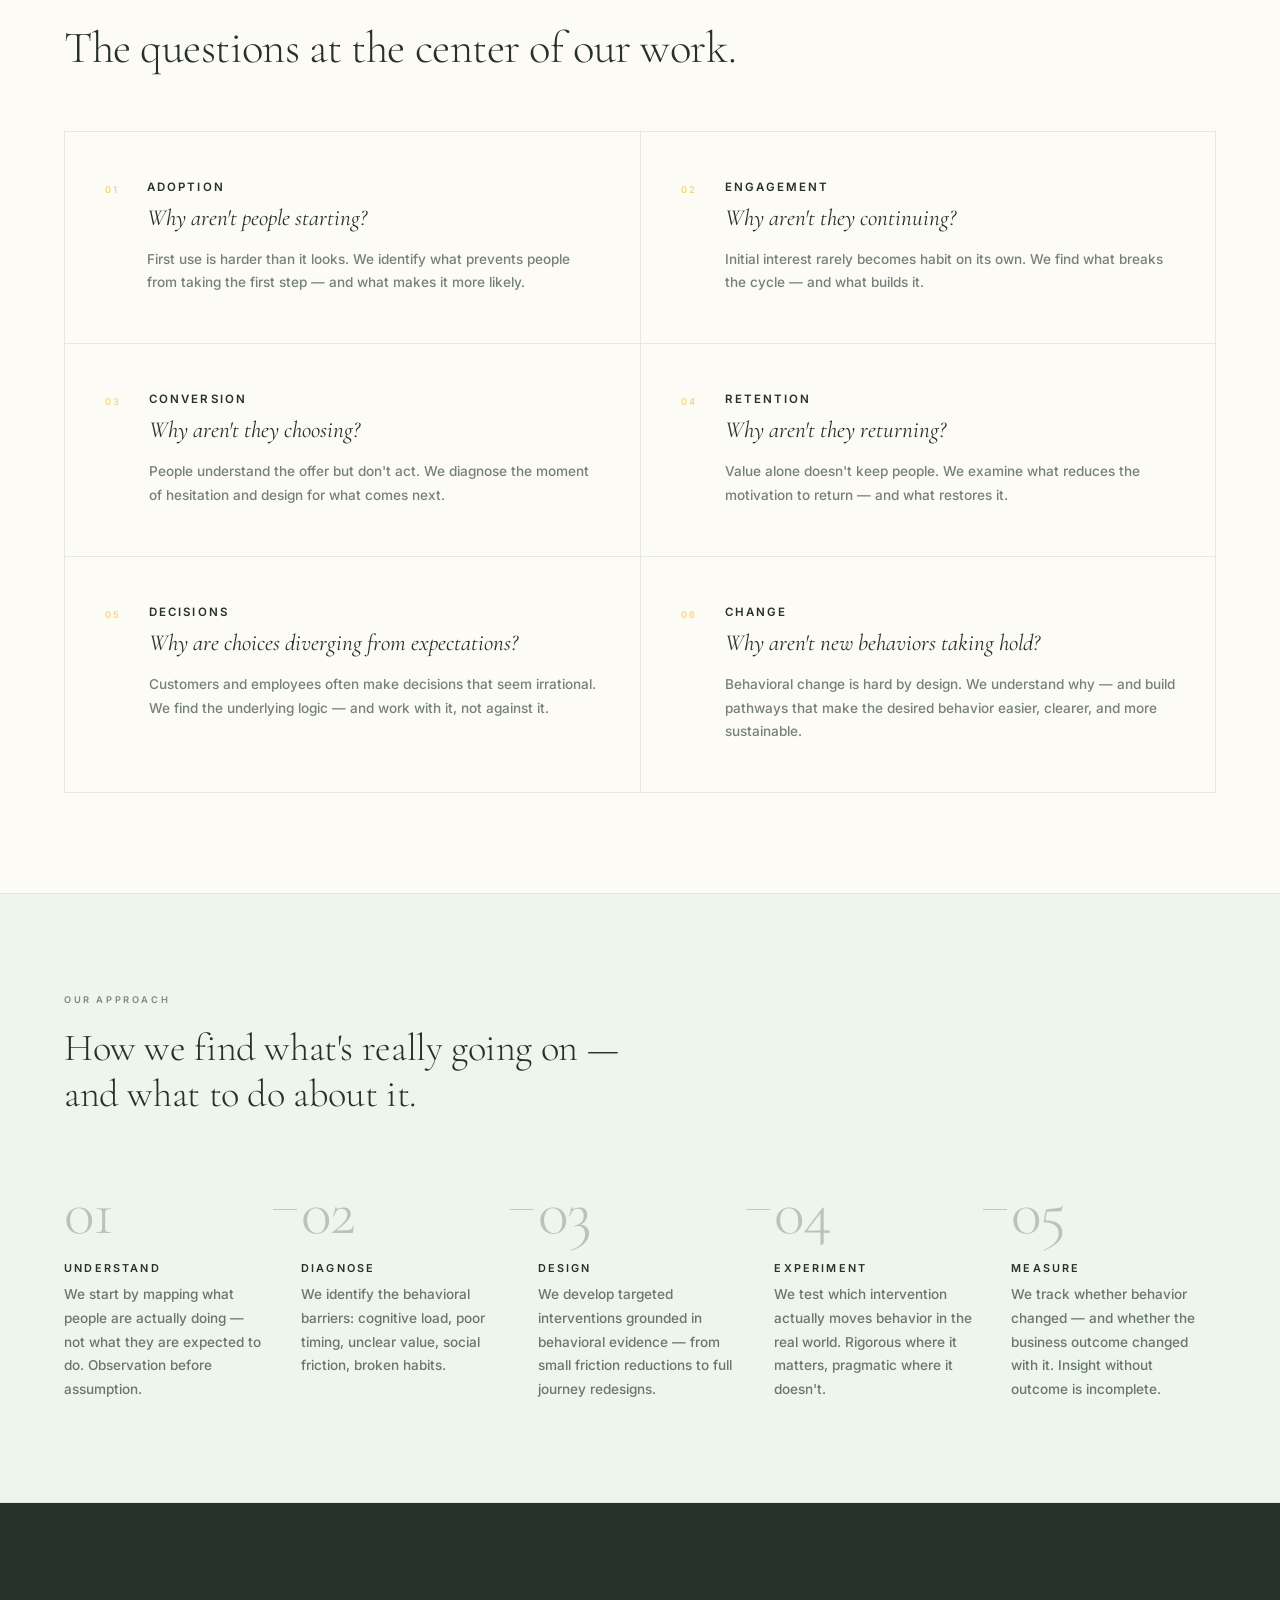
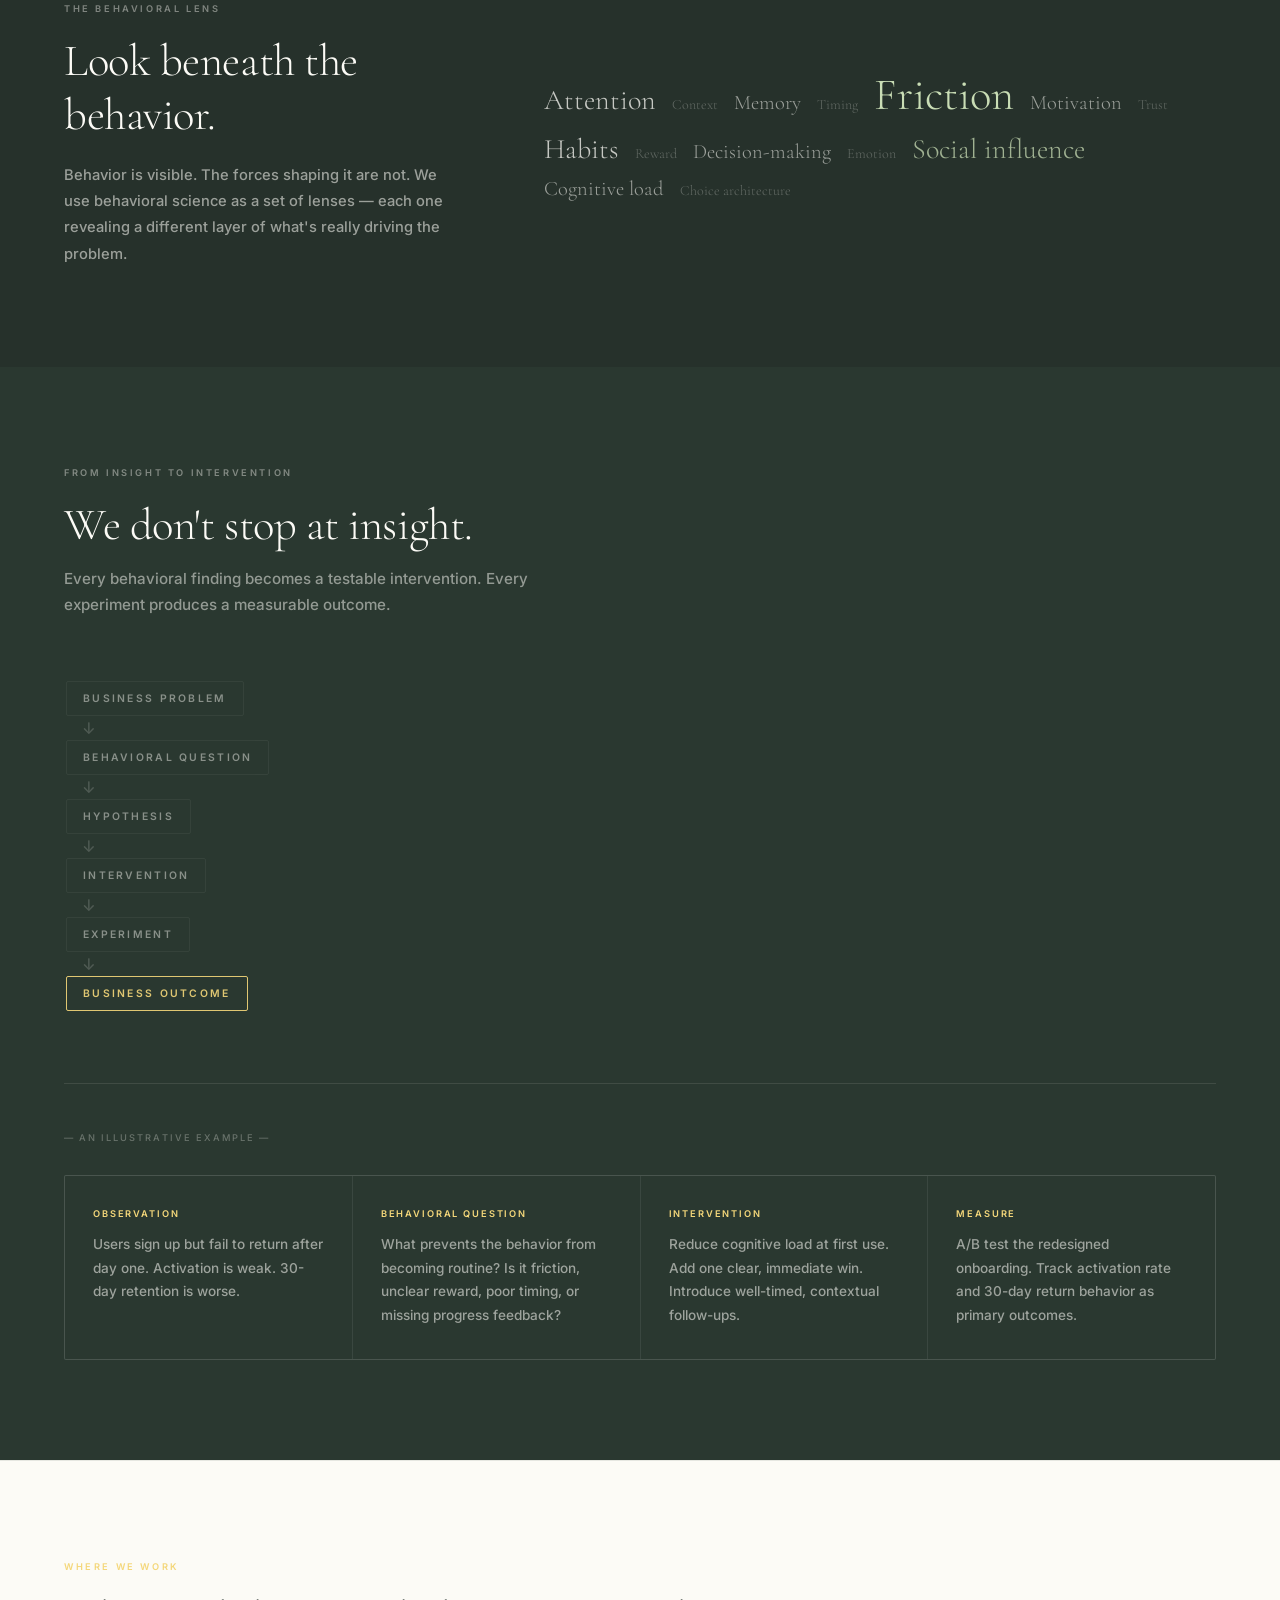
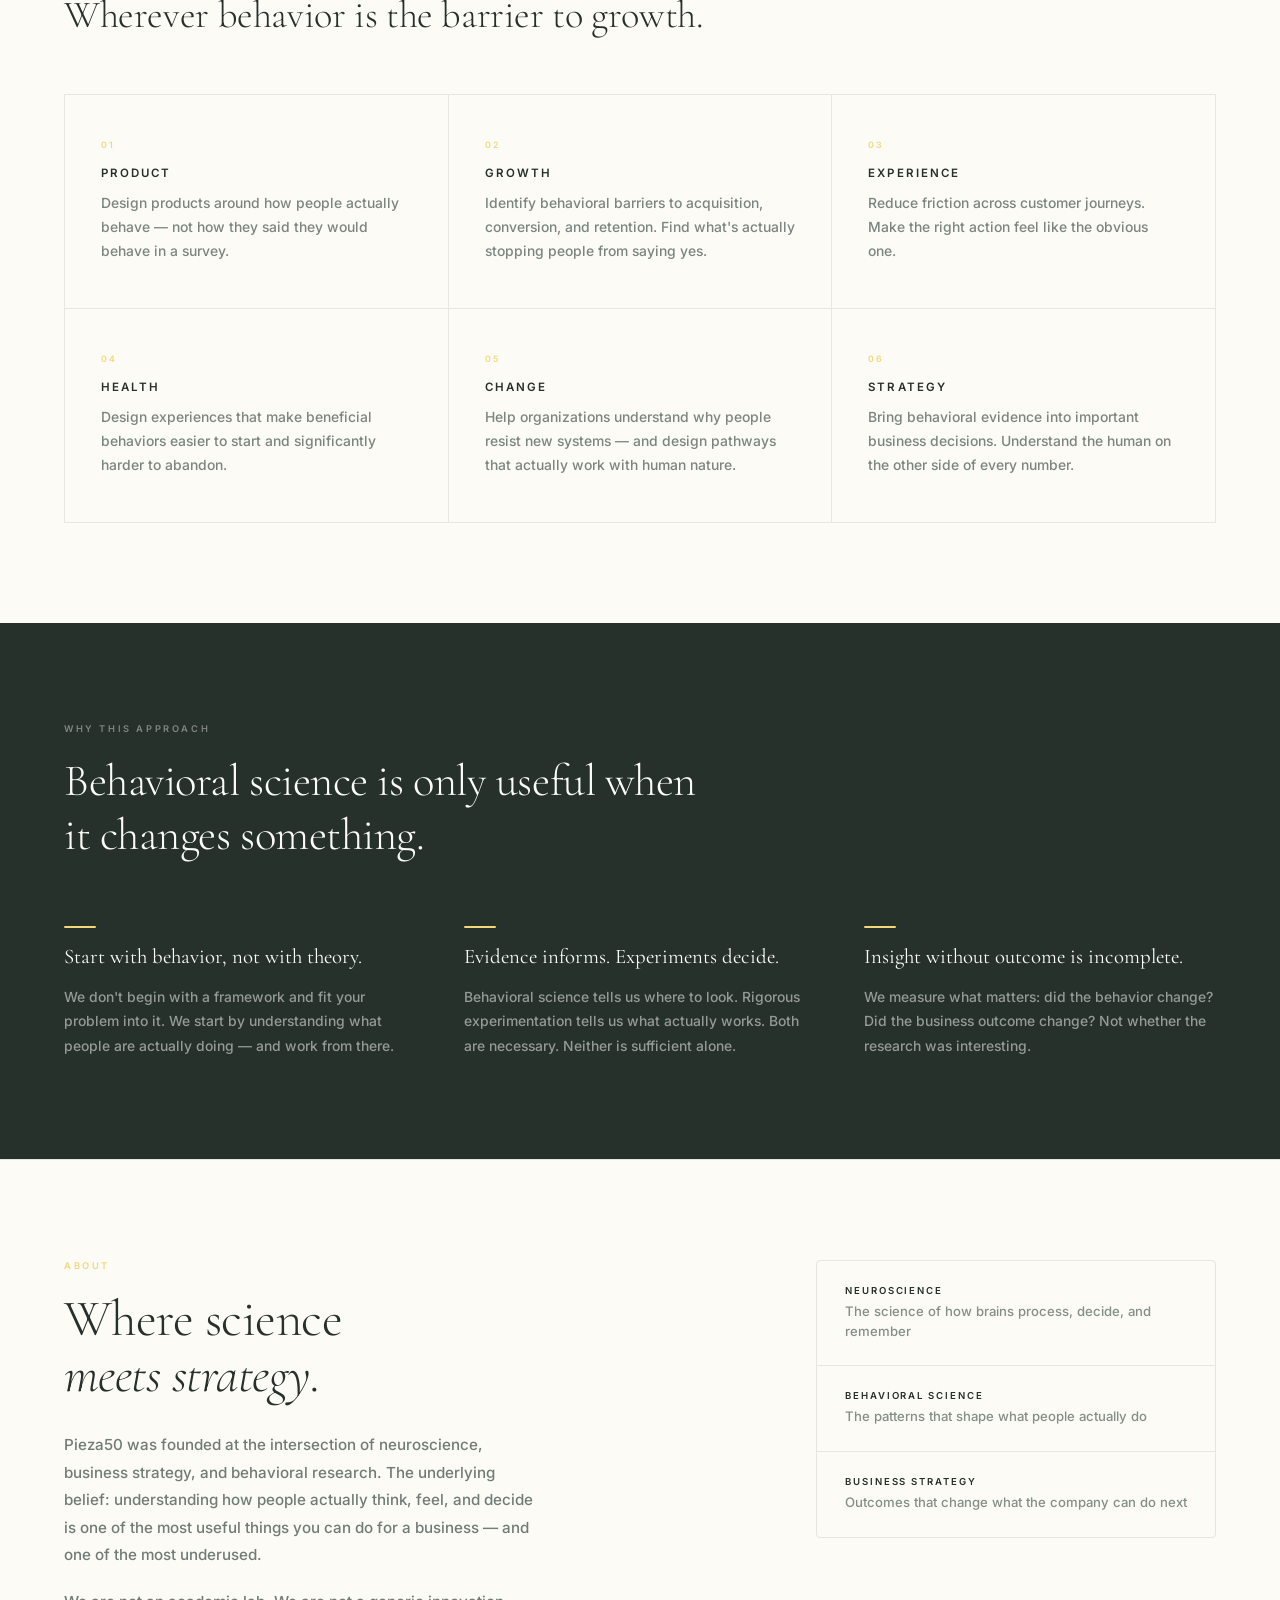
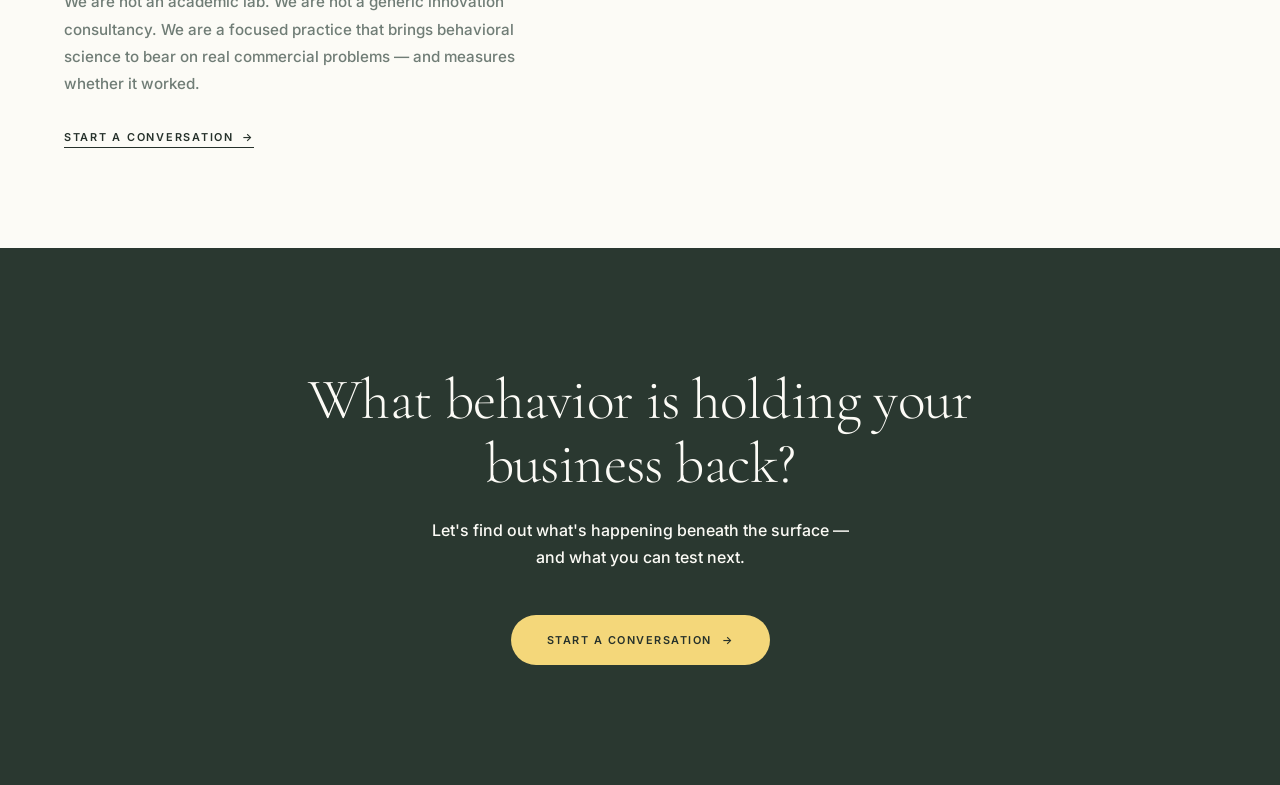
==== commit 13e0628e: "Major site enhancement: add 9 editorial sections with behavioral strategy positioning - Replace gene" ====
--- a/pieza50.html
+++ b/pieza50.html
@@ -499,6 +499,539 @@
 }
 
 </style>
+  <style>
+/* ============================================================
+   PIEZA50 — Sections CSS
+   New long-form page sections below the hero.
+   ============================================================ */
+
+/* ── Extra color tokens ──────────────────────────────────── */
+:root {
+  --forest:      #2A3830;
+  --pale-sage:   #EEF5EA;
+  --pale-yellow: #FFFBEA;
+  --moss:        #3A4F42;
+}
+
+/* ── Scroll reveal ───────────────────────────────────────── */
+.reveal {
+  opacity: 0;
+  transform: translateY(28px);
+  transition: opacity 750ms ease, transform 750ms cubic-bezier(0.22,1,0.36,1);
+}
+.reveal.revealed {
+  opacity: 1;
+  transform: none;
+}
+
+/* ── Shared eyebrow labels ───────────────────────────────── */
+.eyebrow-light {
+  font-size: 0.58rem; font-weight: 600; letter-spacing: 0.28em;
+  text-transform: uppercase;
+  color: rgba(252,251,246,0.42);
+  display: block; margin-bottom: 20px;
+}
+.eyebrow-gold {
+  font-size: 0.58rem; font-weight: 600; letter-spacing: 0.28em;
+  text-transform: uppercase;
+  color: var(--gold);
+  display: block; margin-bottom: 20px;
+}
+.eyebrow-dark {
+  font-size: 0.58rem; font-weight: 600; letter-spacing: 0.28em;
+  text-transform: uppercase;
+  color: var(--muted);
+  display: block; margin-bottom: 20px;
+}
+
+/* ============================================================
+   SECTION: THE PROBLEM  (dark charcoal bg)
+   ============================================================ */
+.s-problem {
+  background: var(--dark);
+  padding: 100px var(--px);
+}
+.s-problem-inner {
+  max-width: var(--max-w); margin: 0 auto;
+  display: grid;
+  grid-template-columns: 1fr 1fr;
+  gap: 80px;
+  align-items: start;
+}
+.s-problem-statement {
+  font-family: var(--font-serif);
+  font-size: clamp(2.2rem, 4vw, 3.6rem);
+  font-weight: 300; line-height: 1.15;
+  color: var(--cream);
+  letter-spacing: -0.01em;
+  margin-top: 8px;
+}
+.s-problem-list {
+  list-style: none;
+  margin-bottom: 48px;
+}
+.s-problem-list li {
+  font-size: 1rem; line-height: 1.7;
+  color: var(--cream); opacity: 0.58;
+  padding: 14px 0;
+  border-bottom: 1px solid rgba(252,251,246,0.08);
+  transition-delay: calc(var(--li, 0) * 80ms);
+}
+.s-problem-list li:first-child { border-top: 1px solid rgba(252,251,246,0.08); }
+.s-problem-insight {
+  padding-top: 36px;
+}
+.s-problem-insight p {
+  font-family: var(--font-serif);
+  font-size: clamp(1.1rem, 2vw, 1.5rem);
+  font-weight: 300;
+  color: var(--cream); opacity: 0.65;
+  line-height: 1.5;
+}
+.s-problem-emphasis {
+  font-style: italic;
+  opacity: 1 !important;
+  color: var(--gold) !important;
+  margin-top: 8px;
+}
+
+/* ============================================================
+   SECTION: WHAT WE SOLVE  (ivory bg)
+   ============================================================ */
+.s-solve {
+  background: var(--white);
+  padding: 100px var(--px);
+}
+.s-solve-inner { max-width: var(--max-w); margin: 0 auto; }
+.s-solve-header { margin-bottom: 56px; }
+.s-solve-title {
+  font-family: var(--font-serif);
+  font-size: clamp(2rem, 3.5vw, 3rem);
+  font-weight: 300; color: var(--dark);
+  letter-spacing: -0.01em;
+}
+.s-solve-grid {
+  display: grid;
+  grid-template-columns: 1fr 1fr;
+  border-top: 1px solid var(--border);
+  border-left: 1px solid var(--border);
+}
+.solve-item {
+  border-right: 1px solid var(--border);
+  border-bottom: 1px solid var(--border);
+  padding: 48px 40px;
+  display: flex;
+  gap: 28px;
+  transition: background 0.3s ease;
+}
+.solve-item:hover { background: var(--pale-sage); }
+.solve-num {
+  font-size: 0.58rem; font-weight: 600; letter-spacing: 0.22em;
+  color: var(--gold); flex-shrink: 0; padding-top: 4px;
+}
+.solve-name {
+  font-size: 0.72rem; font-weight: 600; letter-spacing: 0.18em;
+  color: var(--dark); margin-bottom: 10px;
+}
+.solve-q {
+  font-family: var(--font-serif);
+  font-size: clamp(1.1rem, 1.8vw, 1.45rem);
+  font-weight: 400; font-style: italic;
+  color: var(--dark); line-height: 1.3;
+  margin-bottom: 14px;
+}
+.solve-desc {
+  font-size: 0.85rem; line-height: 1.75;
+  color: var(--dark2); opacity: 0.68;
+}
+
+/* ============================================================
+   SECTION: OUR APPROACH  (pale sage bg)
+   ============================================================ */
+.s-approach {
+  background: var(--pale-sage);
+  padding: 100px var(--px);
+  border-top: 1px solid rgba(0,0,0,0.06);
+  border-bottom: 1px solid rgba(0,0,0,0.06);
+}
+.s-approach-inner { max-width: var(--max-w); margin: 0 auto; }
+.s-approach-header { margin-bottom: 64px; }
+.s-approach-title {
+  font-family: var(--font-serif);
+  font-size: clamp(1.8rem, 3vw, 2.6rem);
+  font-weight: 300; color: var(--dark);
+  letter-spacing: -0.01em; max-width: 600px;
+}
+.approach-steps {
+  display: flex;
+  align-items: flex-start;
+  gap: 0;
+}
+.approach-step {
+  flex: 1;
+  display: flex;
+  flex-direction: column;
+  gap: 16px;
+}
+.step-num {
+  font-family: var(--font-serif);
+  font-size: 4rem; font-weight: 300;
+  color: var(--dark); line-height: 1;
+  letter-spacing: -0.03em;
+  opacity: 0.25;
+}
+.step-name {
+  font-size: 0.68rem; font-weight: 600; letter-spacing: 0.20em;
+  color: var(--dark); margin-bottom: 8px;
+}
+.step-desc {
+  font-size: 0.85rem; line-height: 1.75;
+  color: var(--dark2); opacity: 0.72;
+  max-width: 200px;
+}
+.step-connector {
+  flex: 0 0 32px;
+  display: flex; align-items: flex-start;
+  padding-top: 28px;
+  justify-content: center;
+}
+.step-connector::after {
+  content: '';
+  display: block;
+  width: 24px; height: 1px;
+  background: var(--dark2);
+  opacity: 0.25;
+}
+
+/* ============================================================
+   SECTION: THE BEHAVIORAL LENS  (dark charcoal bg)
+   ============================================================ */
+.s-lens {
+  background: var(--dark);
+  padding: 100px var(--px);
+}
+.s-lens-inner {
+  max-width: var(--max-w); margin: 0 auto;
+  display: grid;
+  grid-template-columns: 400px 1fr;
+  gap: 80px;
+  align-items: center;
+}
+.s-lens-title {
+  font-family: var(--font-serif);
+  font-size: clamp(2rem, 3.5vw, 3rem);
+  font-weight: 300; color: var(--cream);
+  letter-spacing: -0.01em;
+  margin-bottom: 20px;
+}
+.s-lens-body {
+  font-size: 0.92rem; line-height: 1.78;
+  color: var(--cream); opacity: 0.55;
+}
+.lens-cloud {
+  display: flex; flex-wrap: wrap;
+  gap: 10px 16px;
+  align-items: baseline;
+}
+.lc {
+  font-family: var(--font-serif);
+  color: var(--cream);
+  transition: opacity 0.3s ease;
+  cursor: default;
+}
+.lc-xl { font-size: clamp(2rem, 3.5vw, 3rem); font-weight: 300; }
+.lc-lg { font-size: clamp(1.4rem, 2.2vw, 2rem); font-weight: 300; opacity: 0.75; }
+.lc-md { font-size: clamp(1rem, 1.6vw, 1.4rem); font-weight: 300; opacity: 0.55; }
+.lc-sm { font-size: clamp(0.78rem, 1.1vw, 1rem); font-weight: 300; }
+.lc-dim { opacity: 0.28; }
+.lc-accent { color: var(--sage-lt); }
+.lc:hover { opacity: 1 !important; }
+
+/* ============================================================
+   SECTION: FROM INSIGHT TO INTERVENTION  (forest bg)
+   ============================================================ */
+.s-transform {
+  background: var(--forest);
+  padding: 100px var(--px);
+}
+.s-transform-inner {
+  max-width: var(--max-w); margin: 0 auto;
+}
+.s-transform-header { margin-bottom: 64px; }
+.s-transform-title {
+  font-family: var(--font-serif);
+  font-size: clamp(2rem, 3.5vw, 3rem);
+  font-weight: 300; color: var(--cream);
+  letter-spacing: -0.01em; margin-bottom: 14px;
+}
+.s-transform-sub {
+  font-size: 0.95rem; line-height: 1.7;
+  color: var(--cream); opacity: 0.5;
+  max-width: 480px;
+}
+.transform-chain {
+  display: flex;
+  flex-direction: column;
+  align-items: flex-start;
+  gap: 0;
+  margin-bottom: 72px;
+  padding-left: 2px;
+}
+.tc-step {
+  font-size: 0.65rem; font-weight: 600; letter-spacing: 0.22em;
+  text-transform: uppercase;
+  color: var(--cream); opacity: 0.45;
+  padding: 10px 16px;
+  border: 1px solid rgba(252,251,246,0.12);
+  border-radius: 2px;
+  transition: opacity 0.3s;
+}
+.tc-outcome {
+  opacity: 0.9;
+  border-color: var(--gold);
+  color: var(--gold);
+}
+.tc-arrow {
+  font-size: 1rem;
+  color: rgba(252,251,246,0.18);
+  line-height: 1;
+  padding: 4px 16px;
+}
+.transform-example {
+  border-top: 1px solid rgba(252,251,246,0.10);
+  padding-top: 48px;
+}
+.te-tag {
+  font-size: 0.58rem; font-weight: 500; letter-spacing: 0.22em;
+  color: rgba(252,251,246,0.30);
+  text-transform: uppercase;
+  margin-bottom: 32px;
+  font-style: normal;
+}
+.te-grid {
+  display: grid;
+  grid-template-columns: repeat(4, 1fr);
+  gap: 1px;
+  background: rgba(252,251,246,0.08);
+  border: 1px solid rgba(252,251,246,0.08);
+  border-radius: 2px;
+  overflow: hidden;
+}
+.te-col {
+  background: var(--forest);
+  padding: 32px 28px;
+  transition: background 0.3s ease;
+}
+.te-col:hover { background: var(--moss); }
+.te-step {
+  display: block;
+  font-size: 0.58rem; font-weight: 600; letter-spacing: 0.20em;
+  text-transform: uppercase;
+  color: var(--gold);
+  margin-bottom: 14px;
+}
+.te-text {
+  font-size: 0.85rem; line-height: 1.72;
+  color: var(--cream); opacity: 0.55;
+}
+
+/* ============================================================
+   SECTION: WHERE WE WORK  (ivory bg)
+   ============================================================ */
+.s-domains {
+  background: var(--white);
+  padding: 100px var(--px);
+  border-top: 1px solid var(--border);
+}
+.s-domains-inner { max-width: var(--max-w); margin: 0 auto; }
+.s-domains-header { margin-bottom: 56px; }
+.s-domains-title {
+  font-family: var(--font-serif);
+  font-size: clamp(1.8rem, 3vw, 2.8rem);
+  font-weight: 300; color: var(--dark);
+  letter-spacing: -0.01em;
+}
+.domains-grid {
+  display: grid;
+  grid-template-columns: repeat(3, 1fr);
+  gap: 0;
+  border-top: 1px solid var(--border);
+  border-left: 1px solid var(--border);
+}
+.domain-item {
+  border-right: 1px solid var(--border);
+  border-bottom: 1px solid var(--border);
+  padding: 44px 36px;
+  transition: background 0.3s ease;
+  position: relative;
+}
+.domain-item:hover { background: var(--pale-yellow); }
+.domain-n {
+  display: block;
+  font-size: 0.55rem; font-weight: 600; letter-spacing: 0.22em;
+  color: var(--gold); margin-bottom: 16px;
+}
+.domain-name {
+  font-size: 0.72rem; font-weight: 600; letter-spacing: 0.18em;
+  color: var(--dark); margin-bottom: 12px;
+}
+.domain-desc {
+  font-size: 0.87rem; line-height: 1.72;
+  color: var(--dark2); opacity: 0.65;
+}
+
+/* ============================================================
+   SECTION: WHY THIS APPROACH  (dark charcoal bg)
+   ============================================================ */
+.s-why {
+  background: var(--dark);
+  padding: 100px var(--px);
+}
+.s-why-inner { max-width: var(--max-w); margin: 0 auto; }
+.s-why-header { margin-bottom: 64px; max-width: 640px; }
+.s-why-title {
+  font-family: var(--font-serif);
+  font-size: clamp(2rem, 3.5vw, 3rem);
+  font-weight: 300; color: var(--cream);
+  letter-spacing: -0.01em;
+}
+.s-why-grid {
+  display: grid;
+  grid-template-columns: repeat(3, 1fr);
+  gap: 48px;
+}
+.why-item { display: flex; flex-direction: column; gap: 16px; }
+.why-rule {
+  width: 32px; height: 2px;
+  background: var(--gold); border-radius: 1px;
+}
+.why-heading {
+  font-family: var(--font-serif);
+  font-size: 1.3rem; font-weight: 400;
+  color: var(--cream);
+}
+.why-body {
+  font-size: 0.87rem; line-height: 1.78;
+  color: var(--cream); opacity: 0.52;
+}
+
+/* ============================================================
+   SECTION: ABOUT  (ivory bg)
+   ============================================================ */
+.s-about {
+  background: var(--white);
+  padding: 100px var(--px);
+  border-top: 1px solid var(--border);
+}
+.s-about-inner {
+  max-width: var(--max-w); margin: 0 auto;
+  display: grid;
+  grid-template-columns: 1fr 400px;
+  gap: 80px;
+  align-items: start;
+}
+.s-about-title {
+  font-family: var(--font-serif);
+  font-size: clamp(2.2rem, 4vw, 3.4rem);
+  font-weight: 300; color: var(--dark);
+  letter-spacing: -0.01em; line-height: 1.1;
+  margin-bottom: 28px;
+}
+.s-about-body {
+  font-size: 0.95rem; line-height: 1.8;
+  color: var(--dark2); opacity: 0.7;
+  margin-bottom: 20px; max-width: 480px;
+}
+.s-about-link {
+  display: inline-flex; align-items: center; gap: 8px;
+  font-size: 0.68rem; font-weight: 600; letter-spacing: 0.16em;
+  text-transform: uppercase; color: var(--dark);
+  border-bottom: 1.5px solid var(--dark);
+  padding-bottom: 3px; margin-top: 12px;
+  text-decoration: none;
+  transition: color 0.2s, border-color 0.2s;
+}
+.s-about-link:hover { color: var(--gold); border-color: var(--gold); }
+.about-pillars {
+  border: 1px solid var(--border);
+  border-radius: 4px;
+  overflow: hidden;
+}
+.ap-item {
+  padding: 24px 28px;
+  display: flex; flex-direction: column; gap: 6px;
+}
+.ap-label {
+  font-size: 0.6rem; font-weight: 600; letter-spacing: 0.20em;
+  text-transform: uppercase; color: var(--dark);
+}
+.ap-desc {
+  font-size: 0.82rem; line-height: 1.5;
+  color: var(--dark2); opacity: 0.6;
+}
+.ap-divider {
+  height: 1px; background: var(--border);
+}
+
+/* ============================================================
+   SECTION: FINAL CTA  (forest bg)
+   ============================================================ */
+.s-cta {
+  background: var(--forest);
+  padding: 120px var(--px);
+  text-align: center;
+}
+.s-cta-inner {
+  max-width: 680px; margin: 0 auto;
+  display: flex; flex-direction: column; align-items: center;
+}
+.s-cta-title {
+  font-family: var(--font-serif);
+  font-size: clamp(2.2rem, 4.5vw, 4rem);
+  font-weight: 300; color: var(--cream);
+  letter-spacing: -0.01em; line-height: 1.12;
+  margin-bottom: 20px;
+}
+.s-cta-body {
+  font-size: 1rem; line-height: 1.7;
+  color: var(--cream); opacity: 0.5;
+  max-width: 420px; margin-bottom: 44px;
+}
+.s-cta-btn {
+  display: inline-flex; align-items: center; gap: 10px;
+  background: var(--gold); color: var(--dark);
+  padding: 18px 36px; border-radius: 100px;
+  font-size: 0.68rem; font-weight: 600; letter-spacing: 0.14em;
+  text-transform: uppercase; text-decoration: none;
+  transition: background 0.2s ease, transform 0.2s ease;
+}
+.s-cta-btn:hover { background: var(--gold-lt); transform: translateY(-1px); }
+
+/* ============================================================
+   RESPONSIVE
+   ============================================================ */
+@media (max-width: 1100px) {
+  .s-problem-inner { grid-template-columns: 1fr; gap: 48px; }
+  .s-lens-inner { grid-template-columns: 1fr; gap: 48px; }
+  .s-about-inner { grid-template-columns: 1fr; gap: 48px; }
+  .te-grid { grid-template-columns: repeat(2, 1fr); }
+  .domains-grid { grid-template-columns: repeat(2, 1fr); }
+  .approach-steps { flex-direction: column; gap: 32px; }
+  .step-connector { display: none; }
+  .step-desc { max-width: 100%; }
+}
+
+@media (max-width: 768px) {
+  .s-solve-grid { grid-template-columns: 1fr; }
+  .domains-grid { grid-template-columns: 1fr; }
+  .s-why-grid { grid-template-columns: 1fr; gap: 40px; }
+  .te-grid { grid-template-columns: 1fr; }
+  .s-lens-inner { grid-template-columns: 1fr; }
+  .solve-item { padding: 32px 24px; }
+  .domain-item { padding: 32px 24px; }
+}
+
+</style>
 
 </head>
 <body>
@@ -544,7 +1077,7 @@
         </li>
 
         <li class="nav-item">
-          <a href="#method" class="nav-link">Our Method</a>
+          <a href="#approach" class="nav-link">Our Method</a>
         </li>
 
         <li class="nav-item">
@@ -607,90 +1140,354 @@
   </section>
 
 
-  <!-- ====== OUR METHOD ====== -->
-  <section class="method" id="method">
-    <div class="method-inner">
-
-      <p class="method-label">OUR METHOD</p>
-
-      <div class="method-three-col">
-
-        <!-- Col 1: Title -->
-        <div class="method-col-title">
-          <h2 class="method-title">Neuroscience,<br><em>Applied.</em></h2>
-        </div>
-
-        <!-- Col 2: Description -->
-        <div class="method-col-desc">
-          <p>We translate neuroscience into practical insights that help teams understand how people think, feel, decide, and act — and turn those insights into better products, experiences, and strategies.</p>
-          <a href="#" class="explore-link">EXPLORE OUR APPROACH <span aria-hidden="true">→</span></a>
-        </div>
-
-        <!-- Col 3: Steps -->
-        <div class="method-col-steps">
-          <div class="method-steps-row">
-
-            <div class="method-step">
-              <div class="step-circle step-sage">
-                <svg width="36" height="36" viewBox="0 0 36 36" fill="none" aria-hidden="true">
-                  <circle cx="18" cy="14" r="8" stroke="#1C3A2E" stroke-width="1.4"/>
-                  <path d="M12 14c0-3.3 2.7-6 6-6" stroke="#1C3A2E" stroke-width="1.4" stroke-linecap="round"/>
-                  <path d="M14 22v4M22 22v4" stroke="#1C3A2E" stroke-width="1.4" stroke-linecap="round"/>
-                  <path d="M10 22h16" stroke="#1C3A2E" stroke-width="1.4" stroke-linecap="round"/>
-                </svg>
-              </div>
-              <span class="step-label">THINK</span>
-              <span class="step-desc">How people process information.</span>
-            </div>
-
-            <div class="step-arrow" aria-hidden="true">→</div>
-
-            <div class="method-step">
-              <div class="step-circle step-yellow">
-                <svg width="36" height="36" viewBox="0 0 36 36" fill="none" aria-hidden="true">
-                  <path d="M18 26s-9-5.5-9-12a6 6 0 0112 0 6 6 0 0112 0c0 6.5-9 12-9 12z" stroke="#1C3A2E" stroke-width="1.4" stroke-linejoin="round"/>
-                  <circle cx="18" cy="17" r="2.5" stroke="#1C3A2E" stroke-width="1.2"/>
-                </svg>
-              </div>
-              <span class="step-label">FEEL</span>
-              <span class="step-desc">How emotion shapes experience.</span>
-            </div>
-
-            <div class="step-arrow" aria-hidden="true">→</div>
-
-            <div class="method-step">
-              <div class="step-circle step-dark">
-                <svg width="36" height="36" viewBox="0 0 36 36" fill="none" aria-hidden="true">
-                  <circle cx="18" cy="18" r="10" stroke="#F5F0E8" stroke-width="1.4"/>
-                  <circle cx="18" cy="18" r="6"  stroke="#F5F0E8" stroke-width="1.2"/>
-                  <circle cx="18" cy="18" r="2"  fill="#F5F0E8"/>
-                </svg>
-              </div>
-              <span class="step-label">ACT</span>
-              <span class="step-desc">What drives decisions and behavior.</span>
-            </div>
-
-          </div>
-        </div>
-
+
+  <!-- ====== SECTION: THE PROBLEM ====== -->
+  <section class="s-problem" id="problem">
+    <div class="s-problem-inner">
+      <div class="s-problem-left reveal">
+        <p class="eyebrow-light">THE PROBLEM</p>
+        <h2 class="s-problem-statement">People don't always do what businesses expect.</h2>
       </div>
-
-      <p class="method-footer-text">WE TURN THESE INSIGHTS INTO ACTION.</p>
-
+      <div class="s-problem-right">
+        <ul class="s-problem-list">
+          <li class="reveal">Customers abandon products they said they wanted.</li>
+          <li class="reveal">Users stop engaging with experiences they initially loved.</li>
+          <li class="reveal">Employees resist systems designed to make their work easier.</li>
+          <li class="reveal">Patients struggle to follow through with products built to help them.</li>
+        </ul>
+        <div class="s-problem-insight reveal">
+          <p>The problem is rarely just the product.</p>
+          <p class="s-problem-emphasis">It is often the behavior around it.</p>
+        </div>
+      </div>
     </div>
   </section>
 
 
-  <!-- ====== ABOUT (stub) ====== -->
-  <section class="about-stub" id="about">
-    <div class="about-stub-inner">
-      <p class="method-label">ABOUT PIEZA50</p>
-      <h2 class="method-title">Where science<br><em>meets strategy.</em></h2>
-      <p class="hero-body" style="max-width:540px;margin:0 auto;">
-        Pieza50 is a neuroscience consulting firm that bridges human behavior research
-        and real business decisions. We work with teams who want to build with
-        the brain as their guide.
-      </p>
+  <!-- ====== SECTION: WHAT WE SOLVE ====== -->
+  <section class="s-solve" id="solve">
+    <div class="s-solve-inner">
+      <div class="s-solve-header reveal">
+        <p class="eyebrow-gold">WHAT WE SOLVE</p>
+        <h2 class="s-solve-title">The questions at the center of our work.</h2>
+      </div>
+      <div class="s-solve-grid">
+
+        <div class="solve-item reveal">
+          <span class="solve-num">01</span>
+          <div class="solve-content">
+            <h3 class="solve-name">ADOPTION</h3>
+            <p class="solve-q">Why aren't people starting?</p>
+            <p class="solve-desc">First use is harder than it looks. We identify what prevents people from taking the first step — and what makes it more likely.</p>
+          </div>
+        </div>
+
+        <div class="solve-item reveal">
+          <span class="solve-num">02</span>
+          <div class="solve-content">
+            <h3 class="solve-name">ENGAGEMENT</h3>
+            <p class="solve-q">Why aren't they continuing?</p>
+            <p class="solve-desc">Initial interest rarely becomes habit on its own. We find what breaks the cycle — and what builds it.</p>
+          </div>
+        </div>
+
+        <div class="solve-item reveal">
+          <span class="solve-num">03</span>
+          <div class="solve-content">
+            <h3 class="solve-name">CONVERSION</h3>
+            <p class="solve-q">Why aren't they choosing?</p>
+            <p class="solve-desc">People understand the offer but don't act. We diagnose the moment of hesitation and design for what comes next.</p>
+          </div>
+        </div>
+
+        <div class="solve-item reveal">
+          <span class="solve-num">04</span>
+          <div class="solve-content">
+            <h3 class="solve-name">RETENTION</h3>
+            <p class="solve-q">Why aren't they returning?</p>
+            <p class="solve-desc">Value alone doesn't keep people. We examine what reduces the motivation to return — and what restores it.</p>
+          </div>
+        </div>
+
+        <div class="solve-item reveal">
+          <span class="solve-num">05</span>
+          <div class="solve-content">
+            <h3 class="solve-name">DECISIONS</h3>
+            <p class="solve-q">Why are choices diverging from expectations?</p>
+            <p class="solve-desc">Customers and employees often make decisions that seem irrational. We find the underlying logic — and work with it, not against it.</p>
+          </div>
+        </div>
+
+        <div class="solve-item reveal">
+          <span class="solve-num">06</span>
+          <div class="solve-content">
+            <h3 class="solve-name">CHANGE</h3>
+            <p class="solve-q">Why aren't new behaviors taking hold?</p>
+            <p class="solve-desc">Behavioral change is hard by design. We understand why — and build pathways that make the desired behavior easier, clearer, and more sustainable.</p>
+          </div>
+        </div>
+
+      </div>
+    </div>
+  </section>
+
+
+  <!-- ====== SECTION: OUR APPROACH ====== -->
+  <section class="s-approach" id="approach">
+    <div class="s-approach-inner">
+      <div class="s-approach-header reveal">
+        <p class="eyebrow-dark">OUR APPROACH</p>
+        <h2 class="s-approach-title">How we find what's really going on — and what to do about it.</h2>
+      </div>
+      <div class="approach-steps">
+
+        <div class="approach-step reveal">
+          <div class="step-num">01</div>
+          <div class="step-body">
+            <h3 class="step-name">UNDERSTAND</h3>
+            <p class="step-desc">We start by mapping what people are actually doing — not what they are expected to do. Observation before assumption.</p>
+          </div>
+        </div>
+
+        <div class="step-connector" aria-hidden="true"></div>
+
+        <div class="approach-step reveal">
+          <div class="step-num">02</div>
+          <div class="step-body">
+            <h3 class="step-name">DIAGNOSE</h3>
+            <p class="step-desc">We identify the behavioral barriers: cognitive load, poor timing, unclear value, social friction, broken habits.</p>
+          </div>
+        </div>
+
+        <div class="step-connector" aria-hidden="true"></div>
+
+        <div class="approach-step reveal">
+          <div class="step-num">03</div>
+          <div class="step-body">
+            <h3 class="step-name">DESIGN</h3>
+            <p class="step-desc">We develop targeted interventions grounded in behavioral evidence — from small friction reductions to full journey redesigns.</p>
+          </div>
+        </div>
+
+        <div class="step-connector" aria-hidden="true"></div>
+
+        <div class="approach-step reveal">
+          <div class="step-num">04</div>
+          <div class="step-body">
+            <h3 class="step-name">EXPERIMENT</h3>
+            <p class="step-desc">We test which intervention actually moves behavior in the real world. Rigorous where it matters, pragmatic where it doesn't.</p>
+          </div>
+        </div>
+
+        <div class="step-connector" aria-hidden="true"></div>
+
+        <div class="approach-step reveal">
+          <div class="step-num">05</div>
+          <div class="step-body">
+            <h3 class="step-name">MEASURE</h3>
+            <p class="step-desc">We track whether behavior changed — and whether the business outcome changed with it. Insight without outcome is incomplete.</p>
+          </div>
+        </div>
+
+      </div>
+    </div>
+  </section>
+
+
+  <!-- ====== SECTION: THE BEHAVIORAL LENS ====== -->
+  <section class="s-lens" id="lens">
+    <div class="s-lens-inner">
+      <div class="s-lens-left reveal">
+        <p class="eyebrow-light">THE BEHAVIORAL LENS</p>
+        <h2 class="s-lens-title">Look beneath the behavior.</h2>
+        <p class="s-lens-body">Behavior is visible. The forces shaping it are not. We use behavioral science as a set of lenses — each one revealing a different layer of what's really driving the problem.</p>
+      </div>
+      <div class="s-lens-right" aria-hidden="true">
+        <div class="lens-cloud">
+          <span class="lc lc-lg">Attention</span>
+          <span class="lc lc-sm lc-dim">Context</span>
+          <span class="lc lc-md">Memory</span>
+          <span class="lc lc-sm lc-dim">Timing</span>
+          <span class="lc lc-xl lc-accent">Friction</span>
+          <span class="lc lc-md">Motivation</span>
+          <span class="lc lc-sm lc-dim">Trust</span>
+          <span class="lc lc-lg">Habits</span>
+          <span class="lc lc-sm lc-dim">Reward</span>
+          <span class="lc lc-md">Decision-making</span>
+          <span class="lc lc-sm lc-dim">Emotion</span>
+          <span class="lc lc-lg lc-accent">Social influence</span>
+          <span class="lc lc-md">Cognitive load</span>
+          <span class="lc lc-sm lc-dim">Choice architecture</span>
+        </div>
+      </div>
+    </div>
+  </section>
+
+
+  <!-- ====== SECTION: FROM INSIGHT TO INTERVENTION ====== -->
+  <section class="s-transform" id="transform">
+    <div class="s-transform-inner">
+      <div class="s-transform-header reveal">
+        <p class="eyebrow-light">FROM INSIGHT TO INTERVENTION</p>
+        <h2 class="s-transform-title">We don't stop at insight.</h2>
+        <p class="s-transform-sub">Every behavioral finding becomes a testable intervention. Every experiment produces a measurable outcome.</p>
+      </div>
+
+      <div class="transform-chain reveal">
+        <div class="tc-step">BUSINESS PROBLEM</div>
+        <div class="tc-arrow" aria-hidden="true">↓</div>
+        <div class="tc-step">BEHAVIORAL QUESTION</div>
+        <div class="tc-arrow" aria-hidden="true">↓</div>
+        <div class="tc-step">HYPOTHESIS</div>
+        <div class="tc-arrow" aria-hidden="true">↓</div>
+        <div class="tc-step">INTERVENTION</div>
+        <div class="tc-arrow" aria-hidden="true">↓</div>
+        <div class="tc-step">EXPERIMENT</div>
+        <div class="tc-arrow" aria-hidden="true">↓</div>
+        <div class="tc-step tc-outcome">BUSINESS OUTCOME</div>
+      </div>
+
+      <div class="transform-example reveal">
+        <p class="te-tag">— AN ILLUSTRATIVE EXAMPLE —</p>
+        <div class="te-grid">
+          <div class="te-col">
+            <span class="te-step">OBSERVATION</span>
+            <p class="te-text">Users sign up but fail to return after day one. Activation is weak. 30-day retention is worse.</p>
+          </div>
+          <div class="te-col">
+            <span class="te-step">BEHAVIORAL QUESTION</span>
+            <p class="te-text">What prevents the behavior from becoming routine? Is it friction, unclear reward, poor timing, or missing progress feedback?</p>
+          </div>
+          <div class="te-col">
+            <span class="te-step">INTERVENTION</span>
+            <p class="te-text">Reduce cognitive load at first use. Add one clear, immediate win. Introduce well-timed, contextual follow-ups.</p>
+          </div>
+          <div class="te-col">
+            <span class="te-step">MEASURE</span>
+            <p class="te-text">A/B test the redesigned onboarding. Track activation rate and 30-day return behavior as primary outcomes.</p>
+          </div>
+        </div>
+      </div>
+    </div>
+  </section>
+
+
+  <!-- ====== SECTION: WHERE WE WORK ====== -->
+  <section class="s-domains" id="domains">
+    <div class="s-domains-inner">
+      <div class="s-domains-header reveal">
+        <p class="eyebrow-gold">WHERE WE WORK</p>
+        <h2 class="s-domains-title">Wherever behavior is the barrier to growth.</h2>
+      </div>
+      <div class="domains-grid">
+
+        <div class="domain-item reveal">
+          <span class="domain-n">01</span>
+          <h3 class="domain-name">PRODUCT</h3>
+          <p class="domain-desc">Design products around how people actually behave — not how they said they would behave in a survey.</p>
+        </div>
+
+        <div class="domain-item reveal">
+          <span class="domain-n">02</span>
+          <h3 class="domain-name">GROWTH</h3>
+          <p class="domain-desc">Identify behavioral barriers to acquisition, conversion, and retention. Find what's actually stopping people from saying yes.</p>
+        </div>
+
+        <div class="domain-item reveal">
+          <span class="domain-n">03</span>
+          <h3 class="domain-name">EXPERIENCE</h3>
+          <p class="domain-desc">Reduce friction across customer journeys. Make the right action feel like the obvious one.</p>
+        </div>
+
+        <div class="domain-item reveal">
+          <span class="domain-n">04</span>
+          <h3 class="domain-name">HEALTH</h3>
+          <p class="domain-desc">Design experiences that make beneficial behaviors easier to start and significantly harder to abandon.</p>
+        </div>
+
+        <div class="domain-item reveal">
+          <span class="domain-n">05</span>
+          <h3 class="domain-name">CHANGE</h3>
+          <p class="domain-desc">Help organizations understand why people resist new systems — and design pathways that actually work with human nature.</p>
+        </div>
+
+        <div class="domain-item reveal">
+          <span class="domain-n">06</span>
+          <h3 class="domain-name">STRATEGY</h3>
+          <p class="domain-desc">Bring behavioral evidence into important business decisions. Understand the human on the other side of every number.</p>
+        </div>
+
+      </div>
+    </div>
+  </section>
+
+
+  <!-- ====== SECTION: WHY THIS APPROACH ====== -->
+  <section class="s-why" id="why">
+    <div class="s-why-inner">
+      <div class="s-why-header reveal">
+        <p class="eyebrow-light">WHY THIS APPROACH</p>
+        <h2 class="s-why-title">Behavioral science is only useful when it changes something.</h2>
+      </div>
+      <div class="s-why-grid">
+        <div class="why-item reveal">
+          <div class="why-rule"></div>
+          <h3 class="why-heading">Start with behavior, not with theory.</h3>
+          <p class="why-body">We don't begin with a framework and fit your problem into it. We start by understanding what people are actually doing — and work from there.</p>
+        </div>
+        <div class="why-item reveal">
+          <div class="why-rule"></div>
+          <h3 class="why-heading">Evidence informs. Experiments decide.</h3>
+          <p class="why-body">Behavioral science tells us where to look. Rigorous experimentation tells us what actually works. Both are necessary. Neither is sufficient alone.</p>
+        </div>
+        <div class="why-item reveal">
+          <div class="why-rule"></div>
+          <h3 class="why-heading">Insight without outcome is incomplete.</h3>
+          <p class="why-body">We measure what matters: did the behavior change? Did the business outcome change? Not whether the research was interesting.</p>
+        </div>
+      </div>
+    </div>
+  </section>
+
+
+  <!-- ====== SECTION: ABOUT ====== -->
+  <section class="s-about" id="about">
+    <div class="s-about-inner">
+      <div class="s-about-text reveal">
+        <p class="eyebrow-gold">ABOUT</p>
+        <h2 class="s-about-title">Where science<br><em>meets strategy.</em></h2>
+        <p class="s-about-body">Pieza50 was founded at the intersection of neuroscience, business strategy, and behavioral research. The underlying belief: understanding how people actually think, feel, and decide is one of the most useful things you can do for a business — and one of the most underused.</p>
+        <p class="s-about-body">We are not an academic lab. We are not a generic innovation consultancy. We are a focused practice that brings behavioral science to bear on real commercial problems — and measures whether it worked.</p>
+        <a href="#contact" class="s-about-link">Start a conversation <span aria-hidden="true">→</span></a>
+      </div>
+      <div class="s-about-aside reveal">
+        <div class="about-pillars">
+          <div class="ap-item">
+            <span class="ap-label">NEUROSCIENCE</span>
+            <span class="ap-desc">The science of how brains process, decide, and remember</span>
+          </div>
+          <div class="ap-divider"></div>
+          <div class="ap-item">
+            <span class="ap-label">BEHAVIORAL SCIENCE</span>
+            <span class="ap-desc">The patterns that shape what people actually do</span>
+          </div>
+          <div class="ap-divider"></div>
+          <div class="ap-item">
+            <span class="ap-label">BUSINESS STRATEGY</span>
+            <span class="ap-desc">Outcomes that change what the company can do next</span>
+          </div>
+        </div>
+      </div>
+    </div>
+  </section>
+
+
+  <!-- ====== SECTION: FINAL CTA ====== -->
+  <section class="s-cta" id="contact">
+    <div class="s-cta-inner">
+      <h2 class="s-cta-title reveal">What behavior is holding your business back?</h2>
+      <p class="s-cta-body reveal">Let's find out what's happening beneath the surface — and what you can test next.</p>
+      <a href="mailto:hello@pieza50.com" class="s-cta-btn reveal">START A CONVERSATION <span aria-hidden="true">→</span></a>
     </div>
   </section>
 
@@ -787,6 +1584,22 @@
     setInterval(nextWord, INTERVAL);
   }
 
+})();
+
+// ── Scroll reveal ─────────────────────────────────────────
+(function () {
+  const revealEls = document.querySelectorAll('.reveal');
+  if (!revealEls.length) return;
+  const io = new IntersectionObserver(function (entries) {
+    entries.forEach(function (e, i) {
+      if (e.isIntersecting) {
+        e.target.style.transitionDelay = (i * 0.04) + 's';
+        e.target.classList.add('revealed');
+        io.unobserve(e.target);
+      }
+    });
+  }, { threshold: 0.12 });
+  revealEls.forEach(function (el) { io.observe(el); });
 })();
 
 </script>
